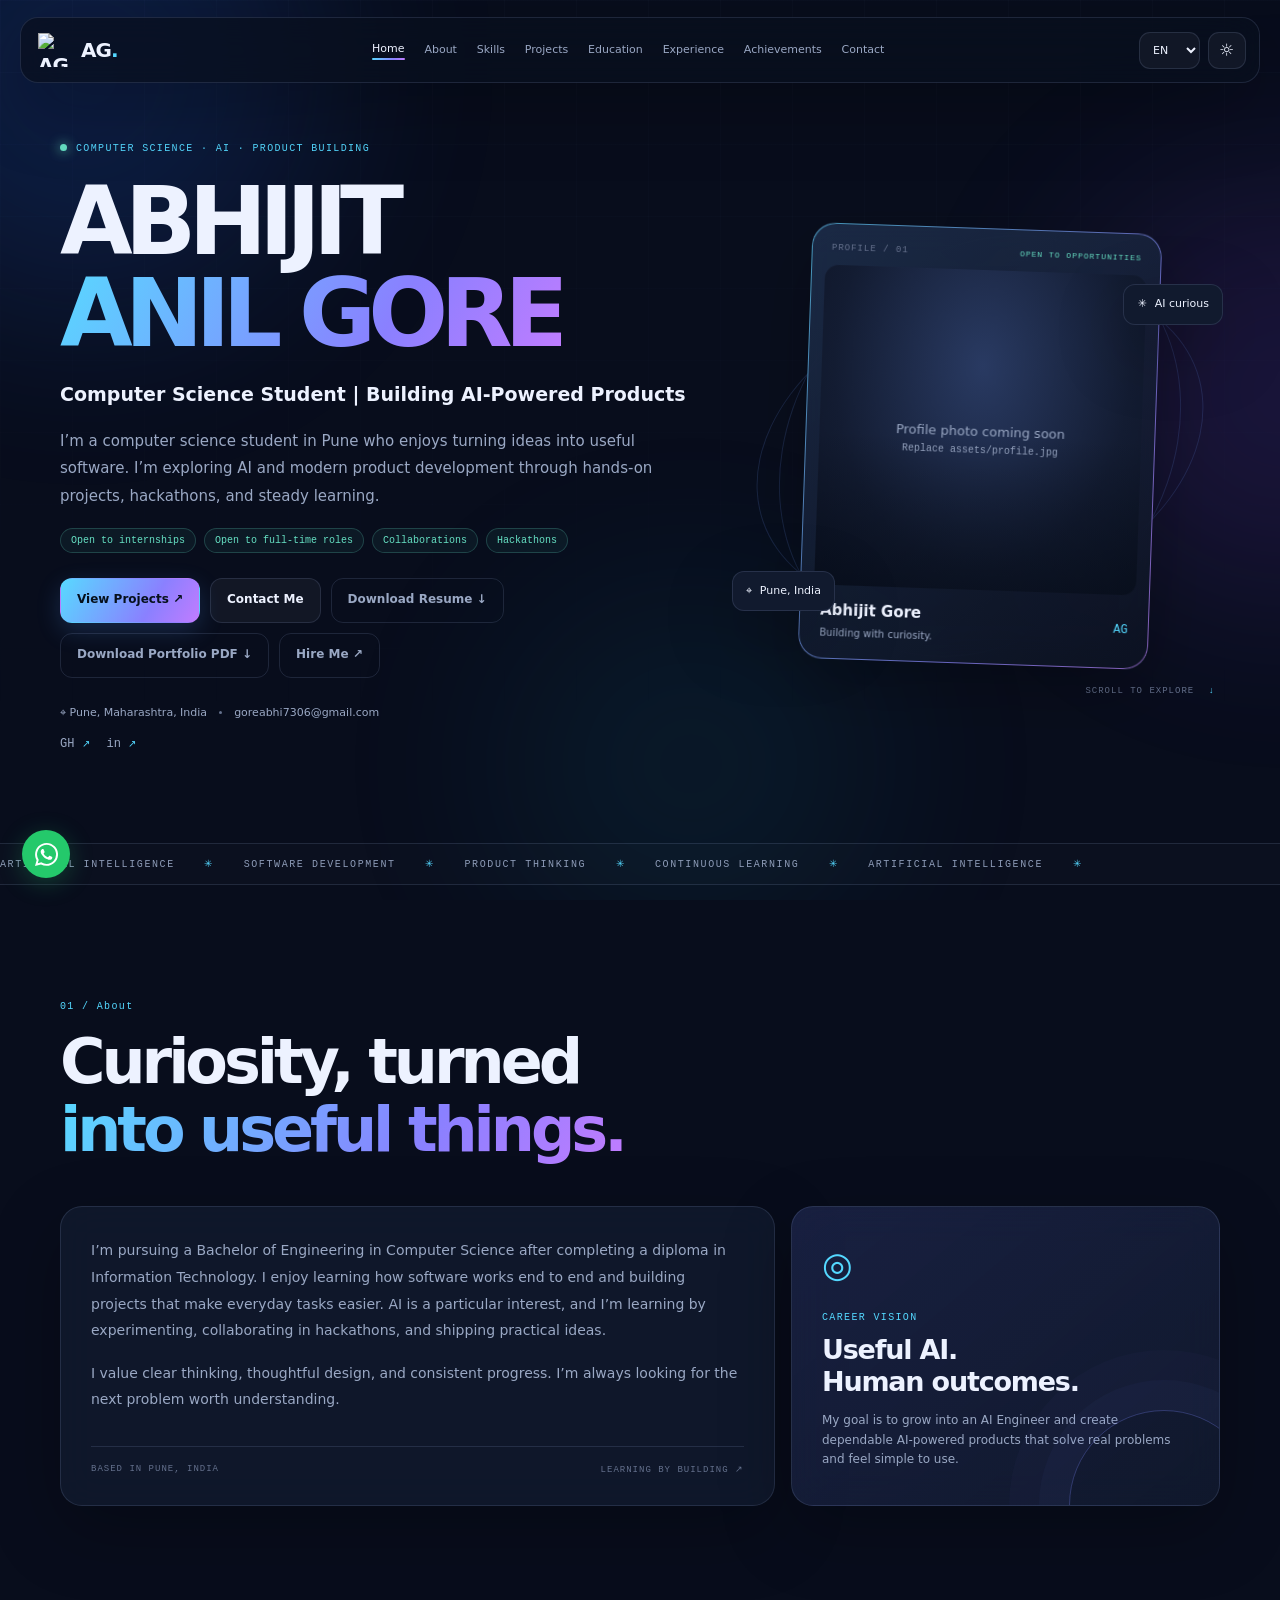
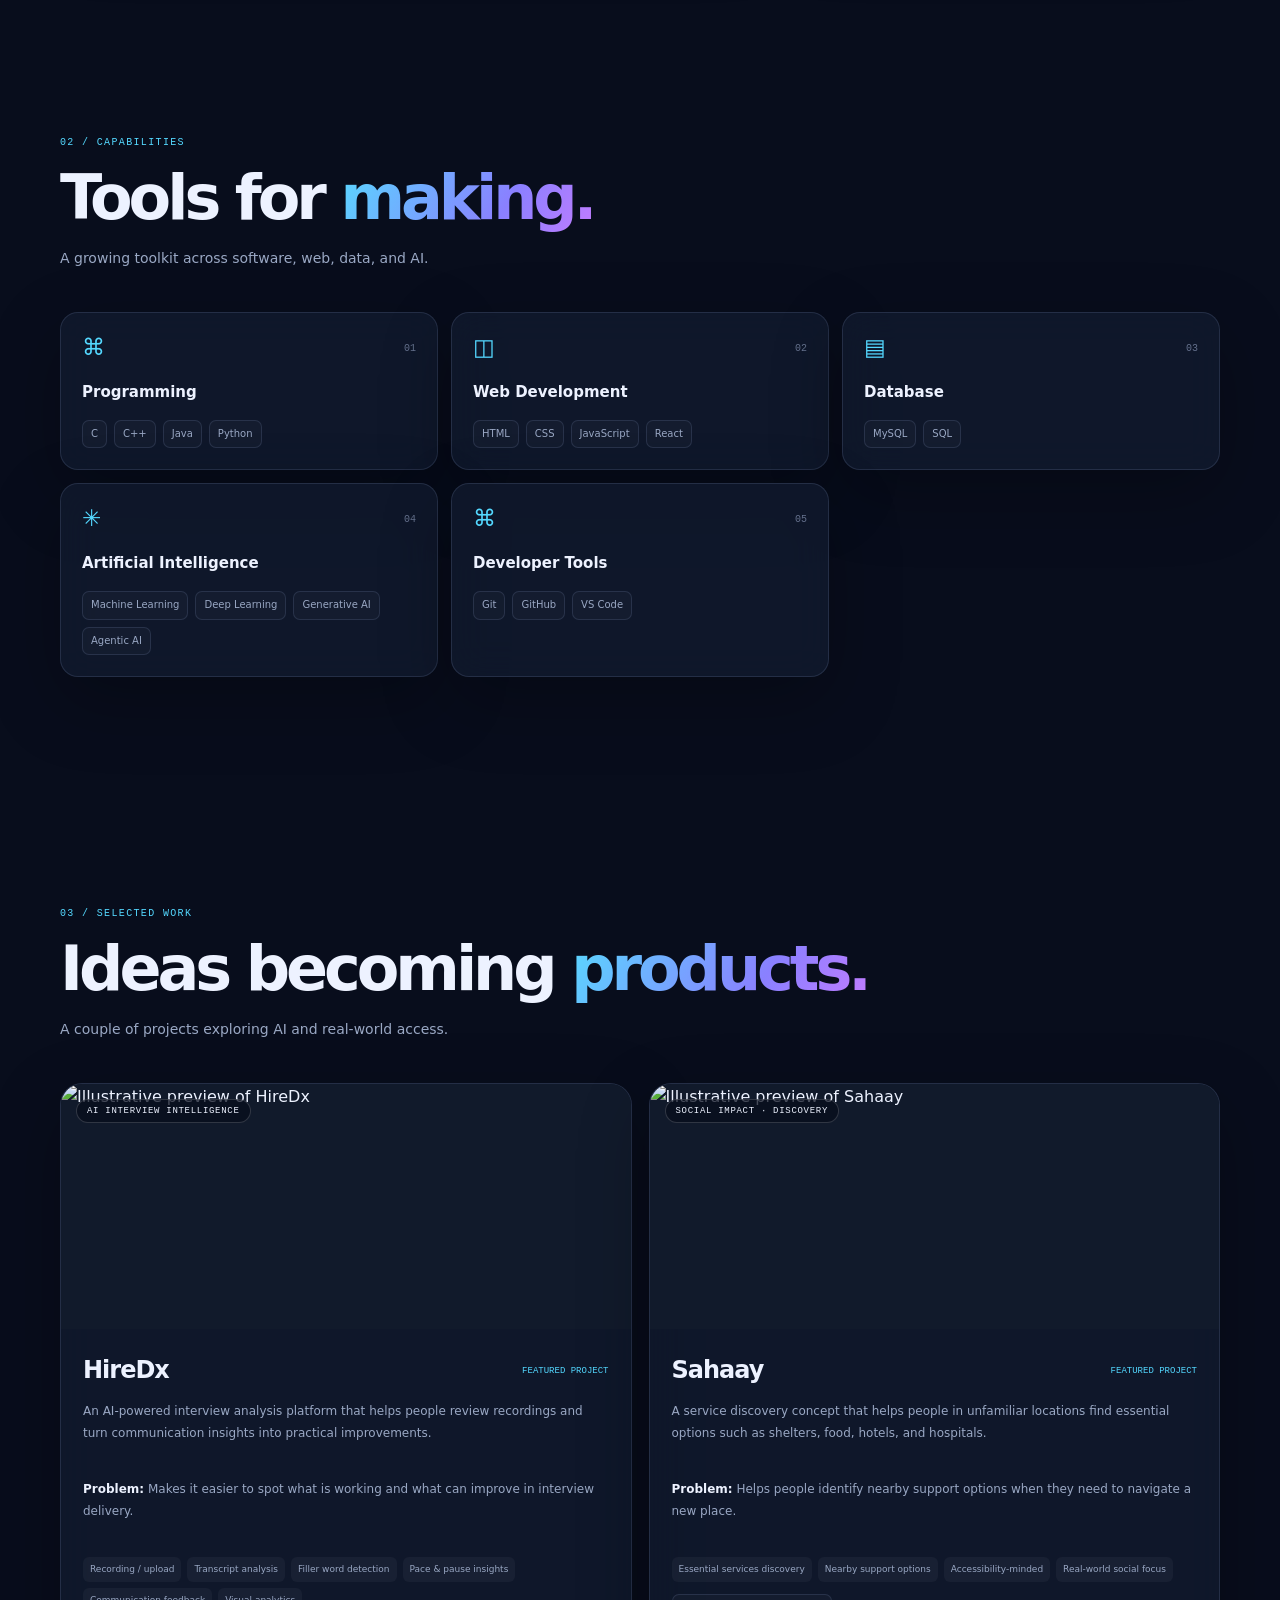
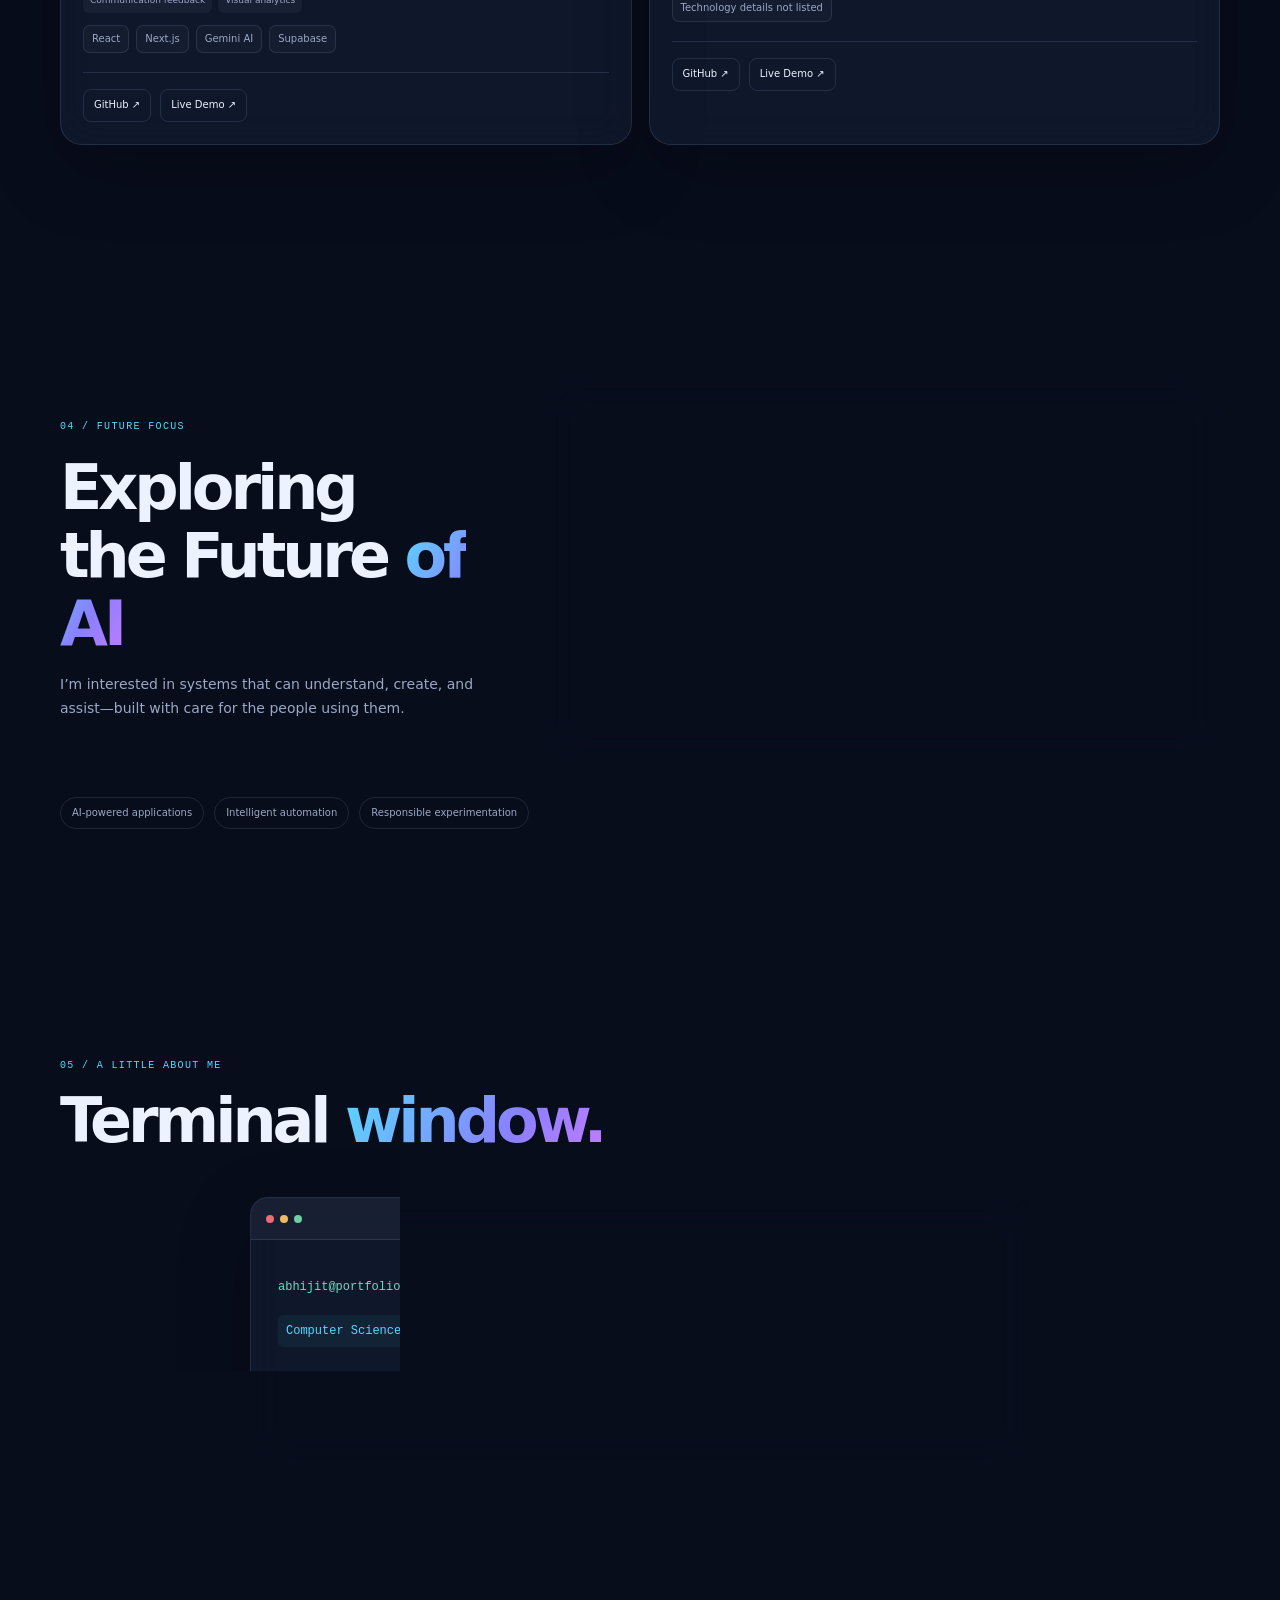
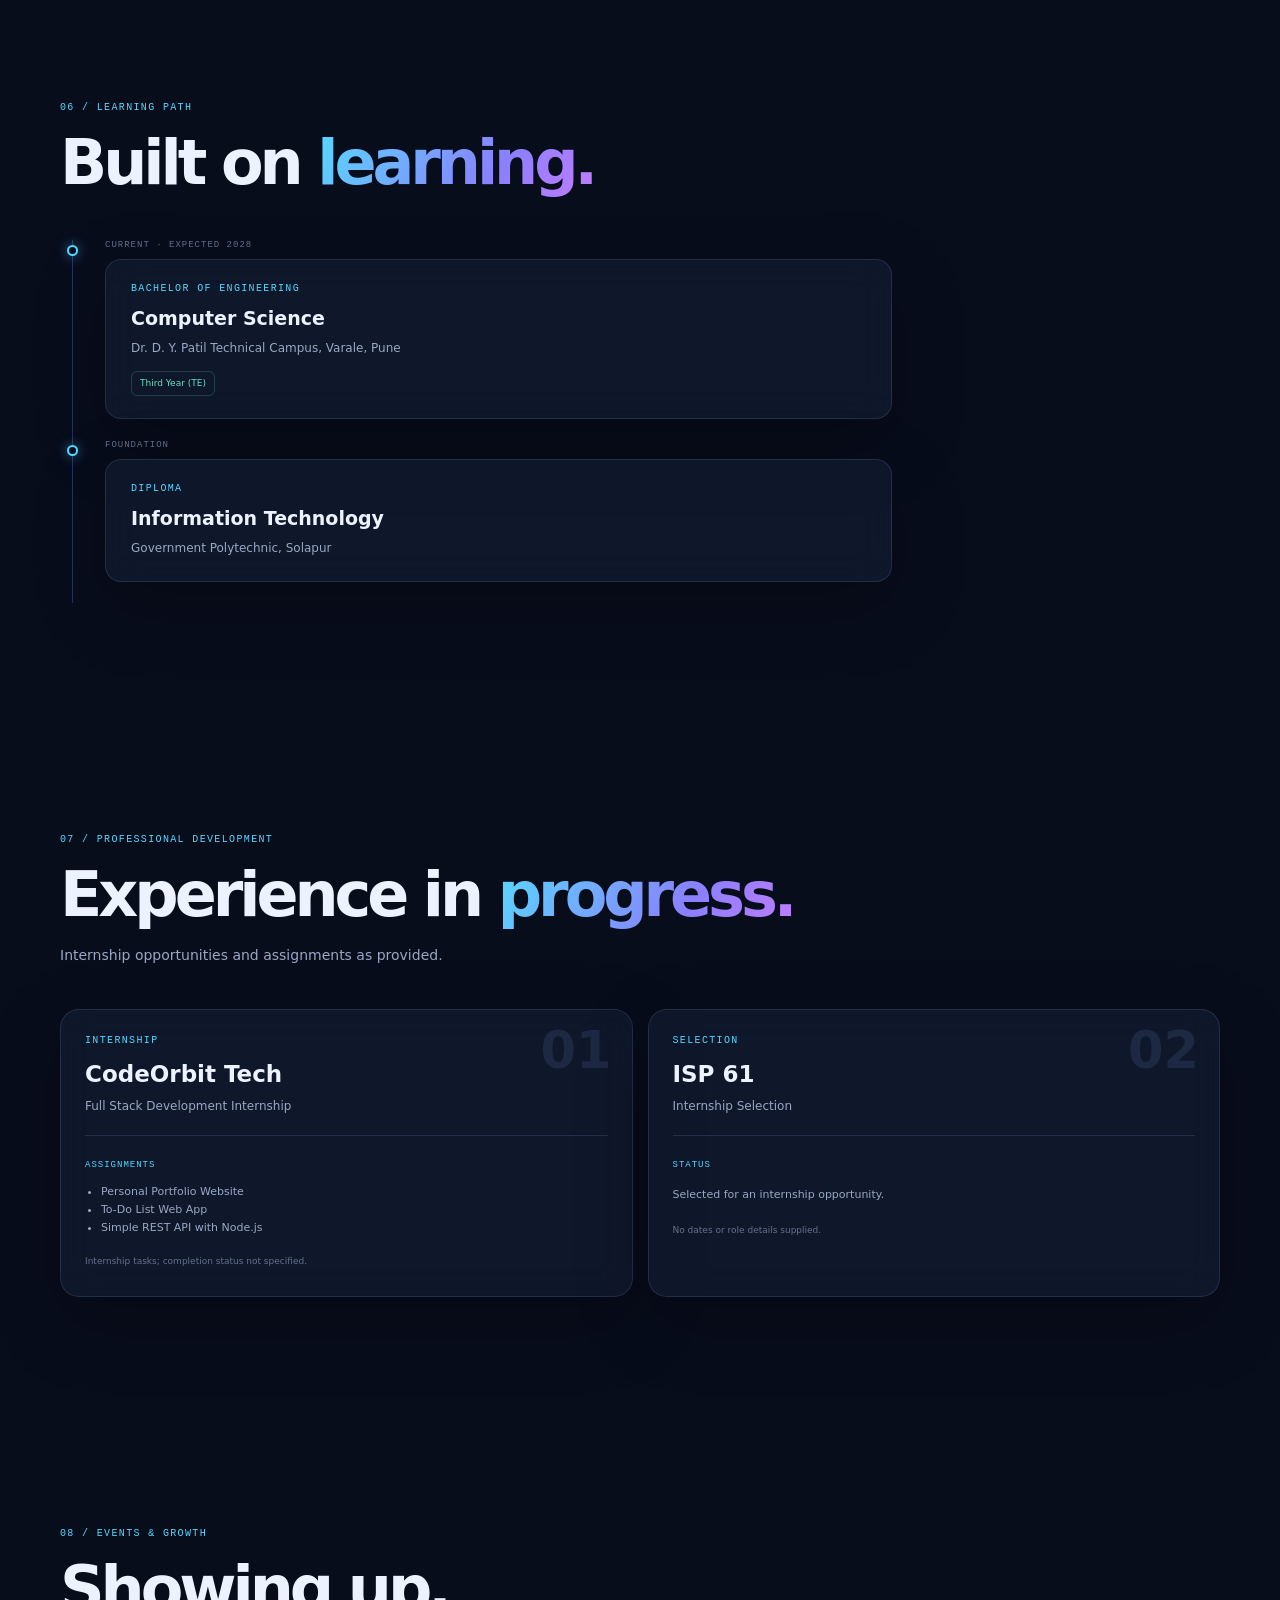
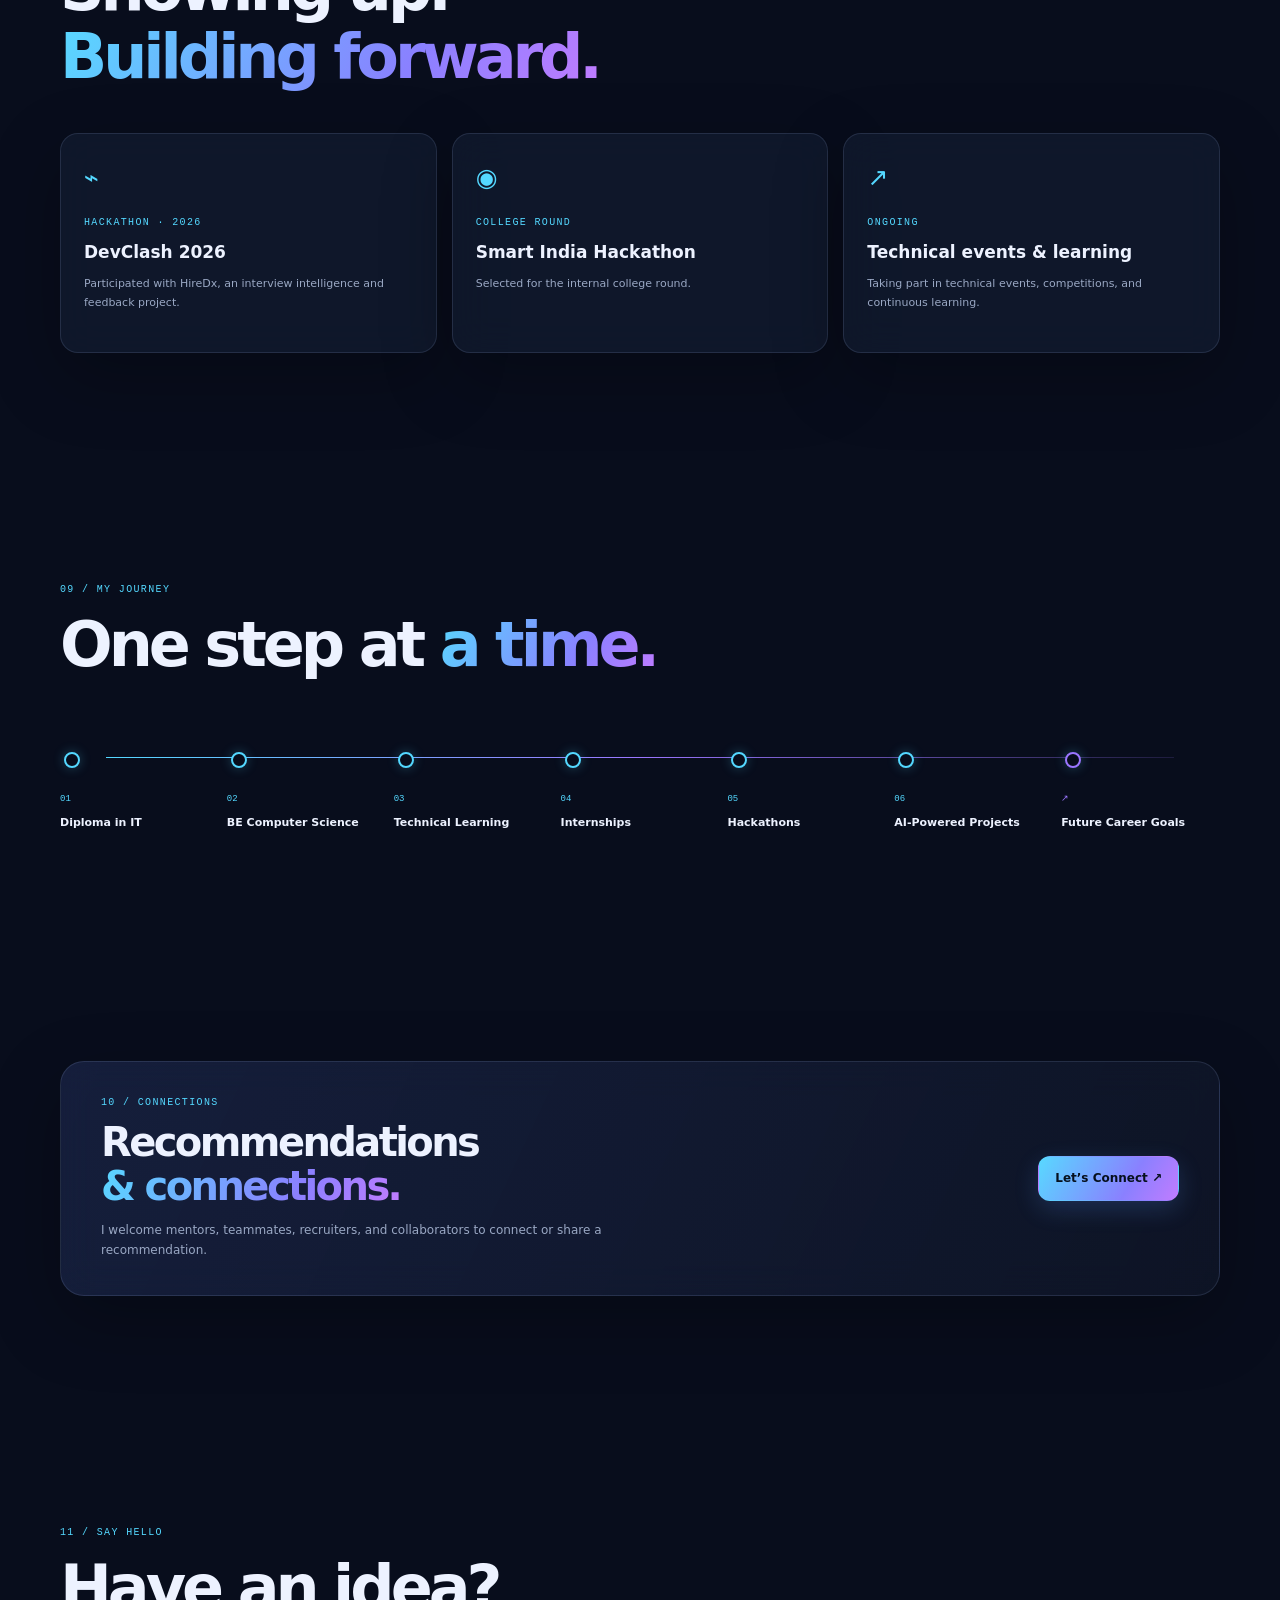
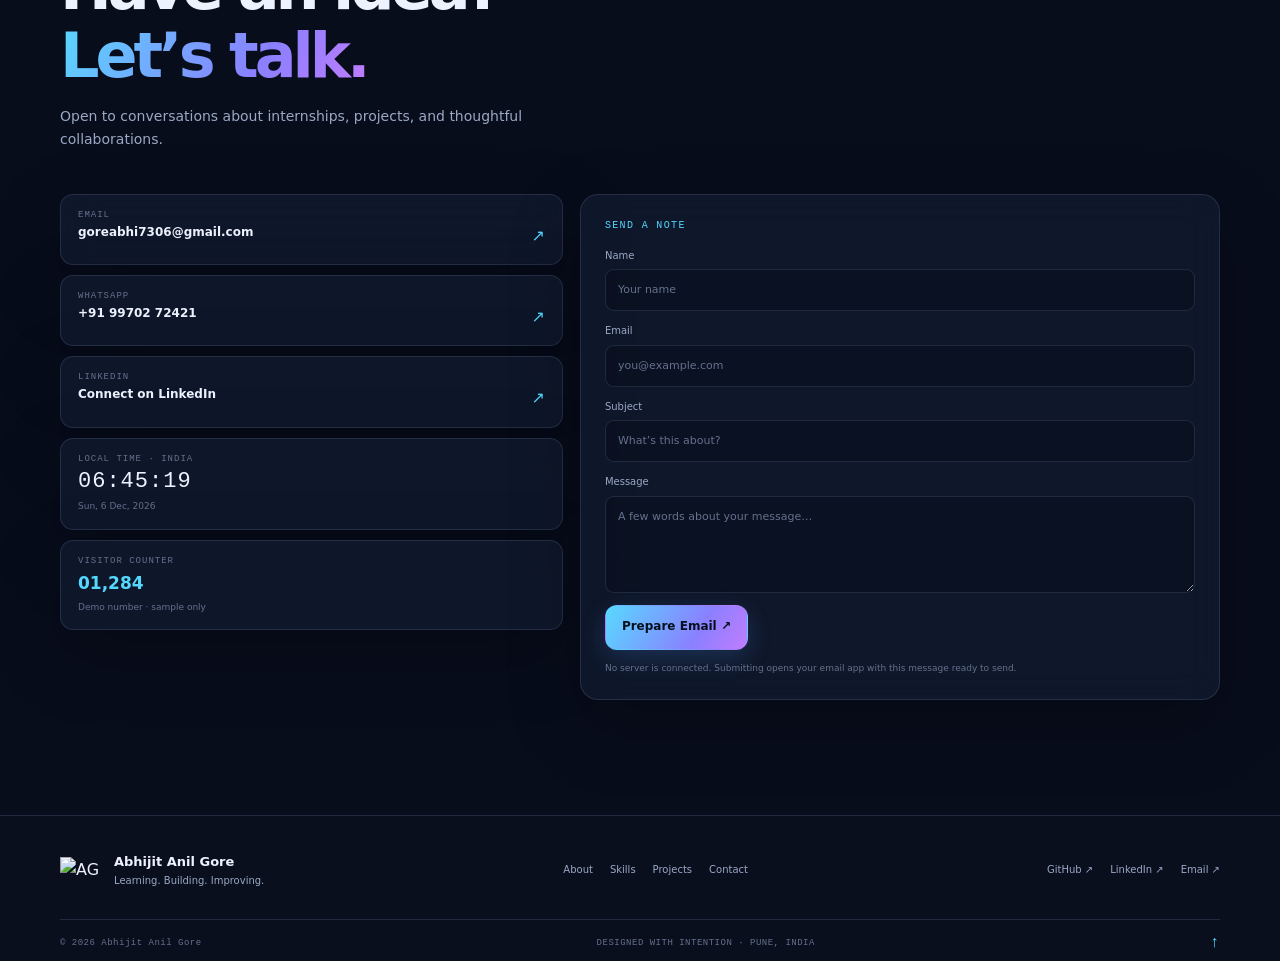
==== index.html @ 526f9686 "Add portfolio website" ====
<!doctype html>
<html lang="en" data-theme="dark">
<head>
  <meta charset="utf-8"><meta name="viewport" content="width=device-width, initial-scale=1">
  <meta name="theme-color" content="#080d1c"><meta name="description" content="Abhijit Anil Gore — Computer Science student building AI-powered products and practical software solutions in Pune, India.">
  <meta property="og:title" content="Abhijit Anil Gore | AI & Software Developer"><meta property="og:description" content="Computer Science student building AI-powered products."><meta property="og:type" content="website"><meta property="og:image" content="assets/hiredx-preview.svg">
  <title>Abhijit Anil Gore | AI & Software Developer</title><link rel="icon" href="favicon.svg" type="image/svg+xml"><link rel="stylesheet" href="style.css">
  <script type="application/ld+json">{"@context":"https://schema.org","@type":"Person","name":"Abhijit Anil Gore","jobTitle":"Computer Science Student","email":"goreabhi7306@gmail.com","address":{"@type":"PostalAddress","addressLocality":"Pune","addressRegion":"Maharashtra","addressCountry":"IN"},"sameAs":["https://github.com/Abhijit7306","https://www.linkedin.com/in/abhijit-gore-b91378326/"]}</script>
</head>
<body>
  <a class="skip-link" href="#main">Skip to content</a><div class="ambient" aria-hidden="true"><span></span><span></span><span></span><div class="gridwash"></div></div><div class="cursor-glow" aria-hidden="true"></div>
  <div class="preloader" id="preloader" aria-label="Loading portfolio"><img src="assets/logo.svg" alt="AG"><div class="load-track"><i></i></div><button type="button" id="skip-loader">Skip intro</button></div>
  <header class="site-header"><nav class="nav glass" aria-label="Main navigation"><a class="brand" href="#home" aria-label="Abhijit Gore home"><img src="assets/logo.svg" alt="AG logo"><span>AG<span class="brand-dot">.</span></span></a><button class="menu-toggle" id="menu-toggle" aria-expanded="false" aria-controls="nav-links" aria-label="Open navigation"><span></span><span></span><span></span></button><div class="nav-links" id="nav-links"><a href="#home" data-i18n="navHome">Home</a><a href="#about" data-i18n="navAbout">About</a><a href="#skills" data-i18n="navSkills">Skills</a><a href="#projects" data-i18n="navProjects">Projects</a><a href="#education" data-i18n="navEducation">Education</a><a href="#experience" data-i18n="navExperience">Experience</a><a href="#achievements" data-i18n="navAchievements">Achievements</a><a href="#contact" data-i18n="navContact">Contact</a></div><div class="nav-tools"><select id="language" aria-label="Choose language"><option value="en">EN</option><option value="mr">मराठी</option><option value="hi">हिन्दी</option></select><button class="theme-toggle" id="theme-toggle" aria-label="Switch to light theme" title="Toggle theme"><span class="theme-icon">☼</span></button></div></nav></header>
  <main id="main">
    <section class="hero section-wrap" id="home"><div class="hero-copy"><p class="eyebrow"><span class="status-dot"></span><span data-i18n="heroEyebrow">COMPUTER SCIENCE · AI · PRODUCT BUILDING</span></p><h1>ABHIJIT<br><span>ANIL GORE</span></h1><p class="hero-title" data-i18n="heroTitle">Computer Science Student <b>|</b> Building AI-Powered Products</p><p class="hero-intro" data-i18n="heroIntro">I’m a computer science student in Pune who enjoys turning ideas into useful software. I’m exploring AI and modern product development through hands-on projects, hackathons, and steady learning.</p><div class="availability"><span>Open to internships</span><span>Open to full-time roles</span><span>Collaborations</span><span>Hackathons</span></div><div class="hero-actions"><a class="button primary" href="#projects" data-i18n="viewProjects">View Projects <span>↗</span></a><a class="button secondary" href="#contact" data-i18n="contactMe">Contact Me</a><button class="button ghost" type="button" data-document="resume" data-i18n="downloadResume">Download Resume ↓</button><button class="button ghost" type="button" data-document="portfolio">Download Portfolio PDF ↓</button><button class="button ghost" type="button" id="hire-button" data-i18n="hireMe">Hire Me ↗</button></div><div class="hero-meta"><span>⌖ Pune, Maharashtra, India</span><span class="meta-divider"></span><a href="mailto:goreabhi7306@gmail.com">goreabhi7306@gmail.com</a></div><div class="social-row"><a href="https://github.com/Abhijit7306" target="_blank" rel="noopener" aria-label="GitHub profile">GH <span>↗</span></a><a href="https://www.linkedin.com/in/abhijit-gore-b91378326/" target="_blank" rel="noopener" aria-label="LinkedIn profile">in <span>↗</span></a></div></div><div class="hero-visual"><div class="orbit orbit-one"></div><div class="orbit orbit-two"></div><div class="profile-card glass"><div class="card-topline"><span>PROFILE / 01</span><span class="live-indicator">OPEN TO OPPORTUNITIES</span></div><div class="photo-frame"><img data-profile alt="Profile photo of Abhijit Anil Gore" hidden><div class="photo-placeholder"><img src="assets/logo.svg" alt=""><p>Profile photo coming soon</p><small>Replace <code>assets/profile.jpg</code></small></div><div class="photo-overlay"></div></div><div class="profile-caption"><div><h2>Abhijit Gore</h2><p>Building with curiosity.</p></div><span class="corner-mark">AG</span></div></div><div class="floating-chip chip-ai">✳ <span>AI curious</span></div><div class="floating-chip chip-location">⌖ <span>Pune, India</span></div><div class="hero-scroll">SCROLL TO EXPLORE <span>↓</span></div></div></section>
    <section class="ticker" aria-label="Areas of interest"><div>ARTIFICIAL INTELLIGENCE <i>✳</i> SOFTWARE DEVELOPMENT <i>✳</i> PRODUCT THINKING <i>✳</i> CONTINUOUS LEARNING <i>✳</i> ARTIFICIAL INTELLIGENCE <i>✳</i></div></section>
    <section class="section-wrap section" id="about"><div class="section-heading reveal"><p class="eyebrow">01 / <span data-i18n="navAbout">ABOUT</span></p><h2 data-i18n="aboutHeading">Curiosity, turned<br><em>into useful things.</em></h2></div><div class="about-grid"><article class="about-text glass reveal"><p data-i18n="aboutBody">I’m pursuing a Bachelor of Engineering in Computer Science after completing a diploma in Information Technology. I enjoy learning how software works end to end and building projects that make everyday tasks easier. AI is a particular interest, and I’m learning by experimenting, collaborating in hackathons, and shipping practical ideas.</p><p>I value clear thinking, thoughtful design, and consistent progress. I’m always looking for the next problem worth understanding.</p><div class="about-foot"><span>BASED IN PUNE, INDIA</span><span>LEARNING BY BUILDING ↗</span></div></article><article class="vision-card glass reveal"><div class="vision-symbol">◎</div><p class="eyebrow">CAREER VISION</p><h3>Useful AI.<br>Human outcomes.</h3><p>My goal is to grow into an AI Engineer and create dependable AI-powered products that solve real problems and feel simple to use.</p><span class="vision-line"></span></article></div></section>
    <section class="section-wrap section" id="skills"><div class="section-heading reveal"><p class="eyebrow">02 / CAPABILITIES</p><h2 data-i18n="skillsHeading">Tools for <em>making.</em></h2><p class="section-lead">A growing toolkit across software, web, data, and AI.</p></div><div class="skills-grid">
      <article class="skill-card glass reveal"><div class="skill-head"><span class="skill-icon">⌘</span><span>01</span></div><h3>Programming</h3><div class="badges"><span>C</span><span>C++</span><span>Java</span><span>Python</span></div></article>
      <article class="skill-card glass reveal"><div class="skill-head"><span class="skill-icon">◫</span><span>02</span></div><h3>Web Development</h3><div class="badges"><span>HTML</span><span>CSS</span><span>JavaScript</span><span>React</span></div></article>
      <article class="skill-card glass reveal"><div class="skill-head"><span class="skill-icon">▤</span><span>03</span></div><h3>Database</h3><div class="badges"><span>MySQL</span><span>SQL</span></div></article>
      <article class="skill-card glass reveal"><div class="skill-head"><span class="skill-icon">✳</span><span>04</span></div><h3>Artificial Intelligence</h3><div class="badges"><span>Machine Learning</span><span>Deep Learning</span><span>Generative AI</span><span>Agentic AI</span></div></article>
      <article class="skill-card glass reveal"><div class="skill-head"><span class="skill-icon">⌘</span><span>05</span></div><h3>Developer Tools</h3><div class="badges"><span>Git</span><span>GitHub</span><span>VS Code</span></div></article>
    </div></section>
    <section class="section-wrap section" id="projects"><div class="section-heading reveal"><p class="eyebrow">03 / SELECTED WORK</p><h2 data-i18n="projectsHeading">Ideas becoming <em>products.</em></h2><p class="section-lead">A couple of projects exploring AI and real-world access.</p></div><div class="projects-grid" id="project-list"></div></section>
    <section class="section-wrap section ai-section" id="ai"><div class="ai-copy reveal"><p class="eyebrow">04 / FUTURE FOCUS</p><h2>Exploring<br>the Future <em>of AI</em></h2><p class="section-lead">I’m interested in systems that can understand, create, and assist—built with care for the people using them.</p></div><div class="ai-visual glass reveal"><div class="ai-core"><span>AI</span><i></i><i></i><i></i></div><div class="ai-node node-a">Generative AI</div><div class="ai-node node-b">Machine Learning</div><div class="ai-node node-c">Agentic AI</div><div class="ai-node node-d">Deep Learning</div><div class="ai-node node-e">Intelligent automation</div></div><div class="ai-tags"><span>AI-powered applications</span><span>Intelligent automation</span><span>Responsible experimentation</span></div></section>
    <section class="section-wrap section" id="terminal"><div class="section-heading reveal"><p class="eyebrow">05 / A LITTLE ABOUT ME</p><h2>Terminal <em>window.</em></h2></div><div class="terminal glass reveal"><div class="terminal-bar"><span></span><span></span><span></span><p>abhijit@portfolio: ~</p></div><div class="terminal-body" aria-live="polite"><p><b>abhijit@portfolio:~$</b> <span id="terminal-command"></span><i class="caret"></i></p><div id="terminal-output"></div><p class="terminal-next"><b>abhijit@portfolio:~$</b> <span>_</span></p></div></div></section>
    <section class="section-wrap section" id="education"><div class="section-heading reveal"><p class="eyebrow">06 / LEARNING PATH</p><h2 data-i18n="educationHeading">Built on <em>learning.</em></h2></div><div class="timeline education-timeline"><article class="timeline-item reveal"><span class="timeline-dot"></span><div class="timeline-date">CURRENT · EXPECTED 2028</div><div class="timeline-content glass"><p class="eyebrow">BACHELOR OF ENGINEERING</p><h3>Computer Science</h3><p>Dr. D. Y. Patil Technical Campus, Varale, Pune</p><span class="timeline-tag">Third Year (TE)</span></div></article><article class="timeline-item reveal"><span class="timeline-dot"></span><div class="timeline-date">FOUNDATION</div><div class="timeline-content glass"><p class="eyebrow">DIPLOMA</p><h3>Information Technology</h3><p>Government Polytechnic, Solapur</p></div></article></div></section>
    <section class="section-wrap section" id="experience"><div class="section-heading reveal"><p class="eyebrow">07 / PROFESSIONAL DEVELOPMENT</p><h2 data-i18n="experienceHeading">Experience in <em>progress.</em></h2><p class="section-lead">Internship opportunities and assignments as provided.</p></div><div class="experience-grid"><article class="experience-card glass reveal"><div class="experience-index">01</div><p class="eyebrow">INTERNSHIP</p><h3>CodeOrbit Tech</h3><p>Full Stack Development Internship</p><div class="assignment"><span>ASSIGNMENTS</span><ul><li>Personal Portfolio Website</li><li>To-Do List Web App</li><li>Simple REST API with Node.js</li></ul><small>Internship tasks; completion status not specified.</small></div></article><article class="experience-card glass reveal"><div class="experience-index">02</div><p class="eyebrow">SELECTION</p><h3>ISP 61</h3><p>Internship Selection</p><div class="assignment"><span>STATUS</span><p>Selected for an internship opportunity.</p><small>No dates or role details supplied.</small></div></article></div></section>
    <section class="section-wrap section" id="achievements"><div class="section-heading reveal"><p class="eyebrow">08 / EVENTS & GROWTH</p><h2 data-i18n="achievementsHeading">Showing up.<br><em>Building forward.</em></h2></div><div class="achievement-grid"><article class="achievement-card glass reveal"><span class="achievement-icon">⌁</span><p class="eyebrow">HACKATHON · 2026</p><h3>DevClash 2026</h3><p>Participated with HireDx, an interview intelligence and feedback project.</p></article><article class="achievement-card glass reveal"><span class="achievement-icon">◉</span><p class="eyebrow">COLLEGE ROUND</p><h3>Smart India Hackathon</h3><p>Selected for the internal college round.</p></article><article class="achievement-card glass reveal"><span class="achievement-icon">↗</span><p class="eyebrow">ONGOING</p><h3>Technical events & learning</h3><p>Taking part in technical events, competitions, and continuous learning.</p></article></div></section>
    <section class="section-wrap section" id="journey"><div class="section-heading reveal"><p class="eyebrow">09 / MY JOURNEY</p><h2>One step at <em>a time.</em></h2></div><div class="journey-line"> <div class="journey-step reveal"><span>01</span><b>Diploma in IT</b></div><div class="journey-step reveal"><span>02</span><b>BE Computer Science</b></div><div class="journey-step reveal"><span>03</span><b>Technical Learning</b></div><div class="journey-step reveal"><span>04</span><b>Internships</b></div><div class="journey-step reveal"><span>05</span><b>Hackathons</b></div><div class="journey-step reveal"><span>06</span><b>AI-Powered Projects</b></div><div class="journey-step future reveal"><span>↗</span><b>Future Career Goals</b></div></div></section>
    <section class="section-wrap section recommendation"><div class="recommend-card glass reveal"><div><p class="eyebrow">10 / CONNECTIONS</p><h2 data-i18n="recommendHeading">Recommendations<br><em>& connections.</em></h2><p>I welcome mentors, teammates, recruiters, and collaborators to connect or share a recommendation.</p></div><a class="button primary" href="mailto:goreabhi7306@gmail.com?subject=Let%E2%80%99s%20connect" data-i18n="connect">Let’s Connect ↗</a></div></section>
    <section class="section-wrap section contact-section" id="contact"><div class="section-heading reveal"><p class="eyebrow">11 / SAY HELLO</p><h2 data-i18n="contactHeading">Have an idea?<br><em>Let’s talk.</em></h2><p class="section-lead">Open to conversations about internships, projects, and thoughtful collaborations.</p></div><div class="contact-grid"><div class="contact-details reveal"><a href="mailto:goreabhi7306@gmail.com" class="contact-link glass"><span>EMAIL</span><b>goreabhi7306@gmail.com</b><i>↗</i></a><a href="https://wa.me/919970272421?text=Hello%20Abhijit%2C%20I%27d%20like%20to%20connect%20with%20you%20about%20an%20opportunity." class="contact-link glass" target="_blank" rel="noopener"><span>WHATSAPP</span><b>+91 99702 72421</b><i>↗</i></a><a href="https://www.linkedin.com/in/abhijit-gore-b91378326/" class="contact-link glass" target="_blank" rel="noopener"><span>LINKEDIN</span><b>Connect on LinkedIn</b><i>↗</i></a><div class="clock-card glass"><span>LOCAL TIME · INDIA</span><b id="clock-time">--:--:--</b><small id="clock-date">Loading date…</small></div><div class="counter-card glass"><span>VISITOR COUNTER</span><b id="demo-counter">01,284</b><small>Demo number · sample only</small></div></div><form id="contact-form" class="contact-form glass reveal" novalidate><p class="eyebrow">SEND A NOTE</p><label>Name<input name="name" autocomplete="name" required placeholder="Your name"><small class="field-error"></small></label><label>Email<input name="email" type="email" autocomplete="email" required placeholder="you@example.com"><small class="field-error"></small></label><label>Subject<input name="subject" required placeholder="What’s this about?"><small class="field-error"></small></label><label>Message<textarea name="message" rows="4" required minlength="10" placeholder="A few words about your message…"></textarea><small class="field-error"></small></label><button class="button primary" type="submit" data-i18n="sendMessage">Prepare Email ↗</button><p class="form-note" id="form-feedback" aria-live="polite">No server is connected. Submitting opens your email app with this message ready to send.</p></form></div></section>
    <section class="demo-counter-mobile" aria-label="Demo visitor counter"><span>Demo visitor count · sample only</span><b>01,284</b></section>
  </main>
  <footer class="footer"><div class="footer-main section-wrap"><a class="footer-brand" href="#home"><img src="assets/logo.svg" alt="AG"><div><b>Abhijit Anil Gore</b><span>Learning. Building. Improving.</span></div></a><div class="footer-nav"><a href="#about">About</a><a href="#skills">Skills</a><a href="#projects">Projects</a><a href="#contact">Contact</a></div><div class="footer-social"><a href="https://github.com/Abhijit7306" target="_blank" rel="noopener">GitHub ↗</a><a href="https://www.linkedin.com/in/abhijit-gore-b91378326/" target="_blank" rel="noopener">LinkedIn ↗</a><a href="mailto:goreabhi7306@gmail.com">Email ↗</a></div></div><div class="footer-bottom section-wrap"><span>© <span id="year"></span> Abhijit Anil Gore</span><span>DESIGNED WITH INTENTION · PUNE, INDIA</span><a href="#home" class="back-top" aria-label="Back to top">↑</a></div></footer>
  <a class="whatsapp-float" href="https://wa.me/919970272421?text=Hello%20Abhijit%2C%20I%27d%20like%20to%20connect%20with%20you%20about%20an%20opportunity." target="_blank" rel="noopener" aria-label="Chat with Abhijit on WhatsApp"><svg viewBox="0 0 24 24" aria-hidden="true"><path d="M20.5 3.5A11.9 11.9 0 0 0 12.05 0C5.45 0 .08 5.36.08 11.97c0 2.1.55 4.15 1.6 5.95L0 24l6.25-1.64a11.95 11.95 0 0 0 5.8 1.48h.01c6.6 0 11.97-5.36 11.97-11.97 0-3.2-1.24-6.2-3.53-8.37Zm-8.45 18.3a9.9 9.9 0 0 1-5.05-1.38l-.36-.21-3.71.97.99-3.62-.24-.37a9.9 9.9 0 1 1 8.37 4.61Zm5.43-7.42c-.3-.15-1.76-.87-2.03-.97-.27-.1-.47-.15-.67.15-.2.3-.77.97-.94 1.17-.17.2-.35.22-.65.07-.3-.15-1.27-.47-2.42-1.5-.9-.8-1.5-1.78-1.68-2.08-.17-.3-.02-.46.13-.61.13-.13.3-.35.45-.52.15-.17.2-.3.3-.5.1-.2.05-.37-.03-.52-.08-.15-.67-1.62-.92-2.22-.24-.58-.49-.5-.67-.51l-.57-.01c-.2 0-.52.07-.79.37s-1.04 1.02-1.04 2.49 1.07 2.89 1.22 3.09c.15.2 2.1 3.2 5.08 4.49.71.31 1.27.5 1.7.64.71.23 1.36.2 1.87.12.57-.08 1.76-.72 2.01-1.42.25-.7.25-1.29.17-1.42-.07-.12-.27-.2-.57-.35Z"/></svg></a>
  <button class="back-top-fab" id="back-top" aria-label="Back to top">↑</button><div class="toast" id="toast" role="status" aria-live="polite"></div><script src="script.js"></script>
</body></html>
---- style.css ----
:root{--bg:#080d1c;--bg2:#0d1325;--panel:rgba(18,27,48,.74);--panel-solid:#111a2e;--text:#edf2ff;--muted:#9aa8c4;--faint:#65718d;--line:rgba(172,193,240,.14);--blue:#54d8ff;--purple:#9b76ff;--mint:#66e0c3;--accent:linear-gradient(120deg,#58d9ff,#8a80ff 65%,#c17cff);--shadow:0 24px 70px rgba(0,0,0,.25);--radius:22px;--max:1160px;color-scheme:dark}*{box-sizing:border-box}html{scroll-behavior:smooth;scroll-padding-top:105px}body{margin:0;background:var(--bg);color:var(--text);font-family:Manrope,system-ui,sans-serif;line-height:1.65;overflow-x:hidden;transition:background .35s,color .35s}body.menu-open{overflow:hidden}body::selection{background:#755cff;color:#fff}a{color:inherit;text-decoration:none}button,input,textarea,select{font:inherit}.section-wrap{width:min(var(--max),calc(100% - 48px));margin-inline:auto}.section{padding-block:115px}.glass{background:var(--panel);border:1px solid var(--line);box-shadow:var(--shadow);backdrop-filter:blur(18px);-webkit-backdrop-filter:blur(18px)}.ambient{position:fixed;inset:0;z-index:-2;pointer-events:none;overflow:hidden}.ambient span{position:absolute;width:37vw;height:37vw;border-radius:50%;filter:blur(100px);opacity:.17;background:#276df9;top:-18%;left:-12%}.ambient span:nth-child(2){background:#8444e7;left:auto;right:-17%;top:20%;width:33vw;height:33vw;opacity:.15}.ambient span:nth-child(3){background:#1c9cbb;left:39%;top:65%;width:30vw;height:28vw;opacity:.09}.gridwash{position:absolute;inset:0;background-image:linear-gradient(rgba(153,177,221,.025) 1px,transparent 1px),linear-gradient(90deg,rgba(153,177,221,.025) 1px,transparent 1px);background-size:72px 72px;mask-image:linear-gradient(to bottom,black,transparent 85%)}.cursor-glow{position:fixed;width:220px;height:220px;border-radius:50%;background:radial-gradient(circle,rgba(85,155,255,.09),transparent 68%);transform:translate(-50%,-50%);pointer-events:none;z-index:0;opacity:0;transition:opacity .3s}.skip-link{position:fixed;top:-50px;left:16px;z-index:99;background:var(--panel-solid);padding:10px 16px}.skip-link:focus{top:12px}.site-header{position:fixed;top:17px;left:0;right:0;z-index:20;padding-inline:20px}.nav{width:min(1240px,100%);height:66px;margin:auto;border-radius:18px;padding:9px 13px 9px 17px;display:flex;align-items:center;gap:24px;background:rgba(9,15,30,.75)}.brand{display:flex;align-items:center;gap:9px;font-size:20px;font-weight:800;letter-spacing:-1px}.brand img{width:34px;height:34px}.brand-dot{color:var(--blue)}.nav-links{display:flex;align-items:center;gap:clamp(12px,1.55vw,23px);margin:auto}.nav-links a{font-size:11px;color:var(--muted);transition:color .2s;white-space:nowrap}.nav-links a:hover,.nav-links a.active{color:var(--text)}.nav-links a.active::after{content:"";display:block;height:2px;background:var(--accent);border-radius:2px}.nav-tools{display:flex;gap:8px;align-items:center}.nav-tools select,.theme-toggle{background:rgba(255,255,255,.045);border:1px solid var(--line);color:var(--text);height:37px;border-radius:11px;padding:0 9px}.nav-tools select{font-size:11px}.theme-toggle{width:38px;cursor:pointer;font-size:17px}.menu-toggle{display:none}.hero{min-height:760px;display:grid;grid-template-columns:1.15fr .85fr;align-items:center;gap:30px;padding-top:142px;padding-bottom:92px}.eyebrow{color:var(--blue);font:500 10px/1.4 'DM Mono',monospace;letter-spacing:1.35px;margin:0 0 20px}.status-dot,.live-indicator::before{display:inline-block;width:7px;height:7px;border-radius:50%;background:var(--mint);box-shadow:0 0 12px var(--mint);margin-right:9px}.hero h1{font-size:clamp(54px,7.4vw,94px);line-height:.98;letter-spacing:-.085em;margin:0 0 19px;font-weight:800}.hero h1 span{color:transparent;background:var(--accent);background-clip:text;-webkit-background-clip:text}.hero-title{font-weight:700;font-size:clamp(15px,1.6vw,19px);margin:0 0 17px}.hero-title b{color:var(--blue);font-weight:400;margin-inline:5px}.hero-intro{max-width:620px;color:var(--muted);font-size:15px;line-height:1.85;margin:0 0 17px}.availability{display:flex;gap:8px;flex-wrap:wrap;margin-bottom:25px}.availability span{font:10px 'DM Mono',monospace;color:var(--mint);border:1px solid rgba(102,224,195,.22);background:rgba(102,224,195,.055);border-radius:99px;padding:6px 10px}.hero-actions{display:flex;gap:10px;flex-wrap:wrap}.button{display:inline-flex;align-items:center;justify-content:center;gap:11px;min-height:45px;padding:0 16px;border-radius:12px;border:1px solid transparent;font-size:12px;font-weight:700;cursor:pointer;transition:transform .2s,border-color .2s,background .2s}.button:hover{transform:translateY(-3px)}.button.primary{color:#06101d;background:var(--accent);box-shadow:0 8px 24px rgba(87,153,255,.2)}.button.secondary{border-color:var(--line);background:rgba(255,255,255,.045)}.button.ghost{border-color:var(--line);color:var(--muted);background:transparent}.hero-meta{display:flex;gap:12px;align-items:center;color:var(--muted);font-size:11px;margin-top:26px;flex-wrap:wrap}.hero-meta a:hover{color:var(--blue)}.meta-divider{width:3px;height:3px;border-radius:50%;background:var(--faint)}.social-row{display:flex;gap:17px;margin-top:15px;color:var(--muted);font:12px 'DM Mono',monospace}.social-row a:hover{color:var(--blue)}.social-row span{font-size:10px;color:var(--blue)}.hero-visual{height:510px;position:relative;display:grid;place-items:center}.profile-card{position:relative;z-index:2;width:min(350px,76%);padding:13px;border-radius:23px;transform:rotate(2deg);background:linear-gradient(145deg,rgba(31,48,79,.78),rgba(12,18,33,.8));animation:float 6s ease-in-out infinite}.profile-card::before{content:"";position:absolute;inset:-1px;border-radius:24px;padding:1px;background:var(--accent);mask:linear-gradient(#000 0 0) content-box,linear-gradient(#000 0 0);mask-composite:exclude;opacity:.6;pointer-events:none}.card-topline{display:flex;justify-content:space-between;padding:6px 6px 12px;color:var(--faint);font:9px 'DM Mono',monospace;letter-spacing:1px}.live-indicator{color:var(--mint);font-size:8px}.live-indicator::before{width:5px;height:5px}.photo-frame{height:320px;position:relative;border-radius:14px;overflow:hidden;background:radial-gradient(ellipse at 50% 30%,#293a62,#131c32 65%,#0d1425)}.photo-frame>img{width:100%;height:100%;object-fit:cover;object-position:center 35%}.photo-placeholder{height:100%;display:flex;flex-direction:column;align-items:center;justify-content:center;color:var(--muted);text-align:center}.photo-placeholder img{width:75px;filter:drop-shadow(0 0 20px #608bff);margin-bottom:14px}.photo-placeholder p{font-size:13px;margin:3px}.photo-placeholder small{font:10px 'DM Mono',monospace}.photo-overlay{position:absolute;inset:0;background:linear-gradient(0deg,rgba(6,12,24,.65),transparent 48%);pointer-events:none}.profile-caption{display:flex;justify-content:space-between;align-items:center;padding:13px 7px 4px}.profile-caption h2{font-size:15px;margin:0}.profile-caption p{font-size:10px;color:var(--muted);margin:2px 0 0}.corner-mark{font:12px 'DM Mono',monospace;color:var(--blue)}.orbit{position:absolute;border:1px solid rgba(112,154,255,.16);border-radius:50%;transform:rotate(-19deg)}.orbit-one{width:460px;height:315px}.orbit-two{width:370px;height:450px;transform:rotate(38deg)}.floating-chip{position:absolute;z-index:3;display:flex;gap:8px;align-items:center;padding:10px 13px;border:1px solid var(--line);border-radius:12px;background:var(--panel-solid);box-shadow:var(--shadow);font-size:11px}.floating-chip:first-letter{color:var(--blue)}.chip-ai{top:93px;right:-3px}.chip-location{bottom:90px;left:-8px}.hero-scroll{position:absolute;bottom:5px;right:5px;color:var(--faint);font:9px 'DM Mono',monospace;letter-spacing:1px}.hero-scroll span{color:var(--blue);margin-left:8px}.ticker{overflow:hidden;border-block:1px solid var(--line);padding:14px 0;color:#8d9bb7;background:rgba(255,255,255,.015)}.ticker div{white-space:nowrap;animation:marquee 33s linear infinite;width:max-content;font:10px 'DM Mono',monospace;letter-spacing:1.6px}.ticker i{color:var(--blue);font-style:normal;margin:0 22px}.section-heading{margin-bottom:42px}.section-heading .eyebrow{margin-bottom:14px}.section-heading h2,.ai-copy h2,.recommend-card h2{font-size:clamp(36px,5vw,62px);letter-spacing:-.065em;line-height:1.1;margin:0;font-weight:700}.section-heading h2 em,.ai-copy h2 em,.recommend-card h2 em{font-style:normal;color:transparent;background:var(--accent);background-clip:text;-webkit-background-clip:text}.section-lead{font-size:14px;color:var(--muted);max-width:550px;margin:15px 0 0}.about-grid{display:grid;grid-template-columns:1.25fr .75fr;gap:16px}.about-text,.vision-card{border-radius:var(--radius);padding:30px}.about-text p{color:var(--muted);font-size:14px;line-height:1.9;margin:0 0 16px}.about-foot{margin-top:33px;padding-top:17px;border-top:1px solid var(--line);display:flex;justify-content:space-between;color:var(--faint);font:9px 'DM Mono',monospace;letter-spacing:1px}.vision-card{position:relative;overflow:hidden;min-height:270px;background:linear-gradient(140deg,rgba(50,62,121,.4),rgba(18,27,48,.8))}.vision-symbol{font-size:35px;color:var(--blue);margin-bottom:16px}.vision-card .eyebrow{margin-bottom:9px}.vision-card h3{font-size:27px;line-height:1.2;letter-spacing:-1.2px;margin:0 0 12px}.vision-card>p:last-of-type{font-size:12px;color:var(--muted);margin:0;max-width:350px}.vision-line{position:absolute;right:-40px;bottom:-95px;width:190px;height:190px;border:1px solid rgba(126,136,255,.3);border-radius:50%;box-shadow:0 0 0 30px rgba(126,136,255,.035),0 0 0 60px rgba(126,136,255,.025)}.skills-grid{display:grid;grid-template-columns:repeat(3,1fr);gap:13px}.skill-card{padding:21px;border-radius:18px;transition:transform .25s,border-color .25s}.skill-card:hover,.project-card:hover{transform:translateY(-5px);border-color:rgba(94,200,255,.4)}.skill-head{display:flex;justify-content:space-between;align-items:center;color:var(--faint);font:10px 'DM Mono',monospace}.skill-icon{color:var(--blue);font-size:23px}.skill-card h3{font-size:15px;margin:18px 0 15px}.badges{display:flex;gap:7px;flex-wrap:wrap}.badges span{font-size:10px;color:var(--muted);border:1px solid var(--line);border-radius:7px;padding:5px 8px;background:rgba(255,255,255,.025)}.projects-grid{display:grid;grid-template-columns:1fr 1fr;gap:17px}.project-card{border-radius:22px;overflow:hidden;transition:transform .25s,border-color .25s}.project-art{height:245px;position:relative;overflow:hidden;background:#111a2b}.project-art img{width:100%;height:100%;object-fit:cover;transition:transform .6s}.project-card:hover .project-art img{transform:scale(1.035)}.project-badge{position:absolute;top:15px;left:15px;border:1px solid rgba(255,255,255,.16);border-radius:99px;background:rgba(8,13,28,.73);padding:6px 10px;font:9px 'DM Mono',monospace;letter-spacing:.7px}.project-body{padding:22px}.project-top{display:flex;justify-content:space-between;align-items:center}.project-top h3{font-size:24px;letter-spacing:-1px;margin:0}.project-kind{font:9px 'DM Mono',monospace;color:var(--blue)}.project-body>p{color:var(--muted);font-size:12px;line-height:1.8;min-height:63px;margin:10px 0 15px}.project-detail{color:var(--faint);font-size:11px;margin:0 0 15px}.project-detail b{color:var(--text);font-weight:600}.project-features{display:flex;gap:6px;flex-wrap:wrap;margin:12px 0}.project-features span{font-size:9px;color:var(--muted);background:rgba(255,255,255,.04);border-radius:6px;padding:5px 7px}.project-actions{display:flex;gap:9px;margin-top:19px;padding-top:16px;border-top:1px solid var(--line)}.project-actions a,.project-actions button{font-size:10px;padding:7px 10px;border:1px solid var(--line);border-radius:8px;background:transparent;color:var(--text);cursor:pointer}.project-actions a:hover,.project-actions button:hover{border-color:var(--blue)}.unavailable-note{font-size:10px;color:var(--faint);align-self:center}.ai-section{display:grid;grid-template-columns:.8fr 1.2fr;align-items:center;gap:32px}.ai-visual{min-height:390px;position:relative;border-radius:24px;display:grid;place-items:center;overflow:hidden;background:radial-gradient(circle at center,rgba(71,80,150,.19),rgba(12,18,32,.67) 65%)}.ai-core{width:130px;height:130px;display:grid;place-items:center;border-radius:50%;border:1px solid rgba(99,198,255,.5);box-shadow:0 0 40px rgba(80,126,255,.2),inset 0 0 25px rgba(80,126,255,.1);position:relative}.ai-core::before,.ai-core::after{content:"";position:absolute;inset:-16px;border:1px dashed rgba(115,147,255,.3);border-radius:50%;animation:spin 28s linear infinite}.ai-core::after{inset:-42px;border-style:solid;border-color:rgba(115,147,255,.12);animation-direction:reverse}.ai-core span{font-size:36px;font-weight:800;letter-spacing:-3px;background:var(--accent);color:transparent;background-clip:text}.ai-core i{position:absolute;width:6px;height:6px;border-radius:50%;background:var(--blue);box-shadow:0 0 12px var(--blue)}.ai-core i:nth-of-type(1){top:0;left:20px}.ai-core i:nth-of-type(2){right:-3px;bottom:32px;background:var(--purple)}.ai-core i:nth-of-type(3){left:0;bottom:28px;background:var(--mint)}.ai-node{position:absolute;font-size:10px;padding:8px 11px;border-radius:9px;border:1px solid var(--line);background:var(--panel-solid);color:var(--muted)}.node-a{top:17%;left:16%}.node-b{top:23%;right:12%}.node-c{right:8%;top:53%}.node-d{bottom:18%;right:28%}.node-e{bottom:16%;left:12%}.ai-tags{grid-column:1/-1;display:flex;gap:10px;flex-wrap:wrap}.ai-tags span{font-size:10px;color:var(--muted);border:1px solid var(--line);border-radius:99px;padding:7px 11px}.terminal{max-width:780px;border-radius:18px;overflow:hidden;margin-inline:auto}.terminal-bar{height:42px;background:rgba(255,255,255,.035);display:flex;align-items:center;gap:6px;padding:0 15px;border-bottom:1px solid var(--line)}.terminal-bar>span{height:8px;width:8px;border-radius:50%;background:#ed6a76}.terminal-bar>span:nth-child(2){background:#efbb62}.terminal-bar>span:nth-child(3){background:#6ed0a0}.terminal-bar p{margin:auto;font:9px 'DM Mono',monospace;color:var(--faint);padding-right:43px}.terminal-body{padding:23px 27px;font:12px/2 'DM Mono',monospace;color:var(--muted);min-height:230px}.terminal-body b{color:var(--mint);font-weight:400}.terminal-body #terminal-command{color:var(--text)}.caret{display:inline-block;height:15px;border-left:2px solid var(--blue);vertical-align:middle;animation:blink .9s steps(1) infinite}.terminal-output-item{display:inline-block;margin:4px 13px 10px 0;padding:4px 8px;color:var(--blue);background:rgba(84,216,255,.06);border-radius:5px}.terminal-next{margin-top:18px}.timeline{max-width:820px;margin-left:12px;border-left:1px solid rgba(118,154,255,.28);padding-left:32px}.timeline-item{position:relative;padding-bottom:21px}.timeline-dot{position:absolute;width:11px;height:11px;left:-38px;top:5px;border-radius:50%;background:var(--bg);border:2px solid var(--blue);box-shadow:0 0 12px rgba(84,216,255,.5)}.timeline-date{font:9px 'DM Mono',monospace;color:var(--faint);letter-spacing:1px;margin-bottom:9px}.timeline-content{padding:22px 25px;border-radius:16px}.timeline-content .eyebrow{margin-bottom:7px}.timeline-content h3{font-size:19px;margin:0 0 5px}.timeline-content>p:not(.eyebrow){font-size:12px;color:var(--muted);margin:0}.timeline-tag{display:inline-block;margin-top:12px;font-size:9px;color:var(--mint);border:1px solid rgba(102,224,195,.2);padding:4px 8px;border-radius:6px}.experience-grid,.achievement-grid{display:grid;grid-template-columns:1fr 1fr;gap:15px}.experience-card{border-radius:19px;padding:24px;position:relative;overflow:hidden}.experience-index{position:absolute;right:20px;top:15px;color:rgba(109,138,195,.16);font-size:51px;font-weight:800;line-height:1}.experience-card>.eyebrow{margin:0 0 8px}.experience-card h3{font-size:23px;margin:0}.experience-card>p:not(.eyebrow){font-size:12px;color:var(--muted);margin:3px 0 18px}.assignment{border-top:1px solid var(--line);padding-top:13px}.assignment>span{font:9px 'DM Mono',monospace;color:var(--blue);letter-spacing:1px}.assignment ul{padding-left:16px;margin:8px 0;color:var(--muted);font-size:11px}.assignment>p{font-size:11px;color:var(--muted)}.assignment small{font-size:9px;color:var(--faint)}.achievement-grid{grid-template-columns:repeat(3,1fr)}.achievement-card{padding:23px;border-radius:18px;min-height:220px}.achievement-icon{display:block;color:var(--blue);font-size:25px;margin-bottom:17px}.achievement-card .eyebrow{margin-bottom:8px}.achievement-card h3{font-size:17px;margin:0 0 8px}.achievement-card>p:last-child{font-size:11px;color:var(--muted);line-height:1.8;margin:0}.journey-line{display:grid;grid-template-columns:repeat(7,1fr);position:relative;gap:8px;padding-top:22px}.journey-line::before{content:"";position:absolute;top:35px;left:4%;right:4%;height:1px;background:linear-gradient(90deg,var(--blue),var(--purple),rgba(155,118,255,.15))}.journey-step{position:relative;padding-top:39px}.journey-step::before{content:"";position:absolute;top:8px;left:4px;width:12px;height:12px;border-radius:50%;background:var(--bg);border:2px solid var(--blue);box-shadow:0 0 12px rgba(84,216,255,.28)}.journey-step span{font:9px 'DM Mono',monospace;color:var(--blue)}.journey-step b{display:block;font-size:11px;line-height:1.5;margin-top:6px}.journey-step.future::before{border-color:var(--purple)}.journey-step.future span{color:var(--purple)}.recommend-card{border-radius:24px;padding:34px 40px;display:flex;align-items:center;justify-content:space-between;gap:24px;background:linear-gradient(115deg,rgba(40,55,104,.42),rgba(16,23,41,.72))}.recommend-card h2{font-size:40px}.recommend-card>div>p:last-child{font-size:12px;color:var(--muted);max-width:510px;margin:13px 0 0}.recommend-card .eyebrow{margin-bottom:10px}.contact-grid{display:grid;grid-template-columns:.88fr 1.12fr;gap:17px}.contact-details{display:flex;flex-direction:column;gap:10px}.contact-link{padding:15px 17px;border-radius:13px;display:grid;grid-template-columns:1fr auto;gap:3px;transition:border .2s}.contact-link:hover{border-color:rgba(84,216,255,.45)}.contact-link span{grid-column:1/-1;font:9px 'DM Mono',monospace;color:var(--faint);letter-spacing:1px}.contact-link b{font-size:12px}.contact-link i{font-style:normal;color:var(--blue)}.clock-card,.counter-card{padding:15px 17px;border-radius:13px;display:flex;flex-direction:column}.clock-card span,.counter-card span{font:9px 'DM Mono',monospace;color:var(--faint);letter-spacing:1px}.clock-card b{font:22px 'DM Mono',monospace;letter-spacing:1px;margin:5px 0}.clock-card small,.counter-card small{font-size:9px;color:var(--faint)}.counter-card b{font-size:17px;color:var(--blue);margin:3px 0}.contact-form{border-radius:18px;padding:24px}.contact-form .eyebrow{margin-bottom:15px}.contact-form label{display:block;font-size:10px;color:var(--muted);margin-bottom:12px}.contact-form input,.contact-form textarea{width:100%;display:block;margin-top:5px;padding:11px 12px;border-radius:9px;border:1px solid var(--line);background:rgba(4,9,20,.33);color:var(--text);font-size:11px;outline:none;resize:vertical}.contact-form input:focus,.contact-form textarea:focus{border-color:var(--blue);box-shadow:0 0 0 3px rgba(84,216,255,.08)}.contact-form input::placeholder,.contact-form textarea::placeholder{color:var(--faint)}.field-error{display:block;min-height:0;color:#ff8795;font-size:9px}.contact-form [aria-invalid="true"]{border-color:#ff7185}.form-note{font-size:9px;color:var(--faint);margin:11px 0 0}.form-note.success{color:var(--mint)}.form-note.error{color:#ff8795}.footer{border-top:1px solid var(--line);padding-top:35px;background:rgba(255,255,255,.012)}.footer-main{display:flex;justify-content:space-between;align-items:center;gap:25px;padding-bottom:30px}.footer-brand{display:flex;align-items:center;gap:12px}.footer-brand img{width:42px}.footer-brand div{display:flex;flex-direction:column}.footer-brand b{font-size:13px}.footer-brand span{font-size:10px;color:var(--muted)}.footer-nav,.footer-social{display:flex;gap:17px;flex-wrap:wrap}.footer-nav a,.footer-social a{color:var(--muted);font-size:10px}.footer-nav a:hover,.footer-social a:hover{color:var(--blue)}.footer-bottom{border-top:1px solid var(--line);padding-block:14px;display:flex;align-items:center;justify-content:space-between;color:var(--faint);font:9px 'DM Mono',monospace;letter-spacing:.5px}.back-top{color:var(--blue);font-size:16px}.back-top-fab{position:fixed;right:23px;bottom:25px;z-index:11;width:39px;height:39px;border:1px solid var(--line);border-radius:12px;background:var(--panel-solid);color:var(--blue);font-size:18px;cursor:pointer;opacity:0;pointer-events:none;transform:translateY(8px);transition:opacity .2s,transform .2s}.back-top-fab.visible{opacity:1;pointer-events:auto;transform:none}.whatsapp-float{position:fixed;z-index:12;bottom:22px;left:22px;width:48px;height:48px;border-radius:50%;display:grid;place-items:center;background:#24c96b;box-shadow:0 5px 25px rgba(36,201,107,.26);transition:transform .2s}.whatsapp-float:hover{transform:translateY(-3px) scale(1.04)}.whatsapp-float svg{width:23px;height:23px;fill:white}.demo-counter-mobile{display:none}.toast{position:fixed;z-index:40;bottom:78px;left:50%;transform:translate(-50%,12px);background:var(--panel-solid);border:1px solid var(--line);box-shadow:var(--shadow);border-radius:10px;padding:10px 15px;font-size:11px;color:var(--text);opacity:0;pointer-events:none;transition:.2s}.toast.show{opacity:1;transform:translate(-50%,0)}.preloader{position:fixed;inset:0;z-index:100;display:grid;place-content:center;justify-items:center;background:#080d1c;transition:opacity .55s,visibility .55s}.preloader.done{opacity:0;visibility:hidden}.preloader>img{width:76px;filter:drop-shadow(0 0 22px rgba(84,216,255,.35));animation:pulse 1.4s ease-in-out infinite}.load-track{width:145px;height:2px;background:#202941;margin:20px 0 12px;overflow:hidden}.load-track i{display:block;height:100%;width:40%;background:var(--accent);animation:load 1.3s ease-in-out infinite}.preloader button{border:0;background:none;color:var(--faint);font-size:10px;cursor:pointer}.reveal{opacity:0;transform:translateY(18px);transition:opacity .65s,transform .65s}.reveal.in-view{opacity:1;transform:none}.reveal:nth-child(2){transition-delay:.08s}.reveal:nth-child(3){transition-delay:.15s}
@keyframes float{0%,100%{transform:translateY(0) rotate(2deg)}50%{transform:translateY(-10px) rotate(1deg)}}@keyframes spin{to{transform:rotate(360deg)}}@keyframes blink{50%{opacity:0}}@keyframes marquee{to{transform:translateX(-50%)}}@keyframes pulse{50%{transform:scale(1.05);filter:drop-shadow(0 0 30px rgba(84,216,255,.55))}}@keyframes load{0%{transform:translateX(-100%)}100%{transform:translateX(350%)}}
html[data-theme="light"]{color-scheme:light;--bg:#f3f6fc;--bg2:#eaf0fa;--panel:rgba(255,255,255,.78);--panel-solid:#fff;--text:#151d32;--muted:#53617d;--faint:#7b87a0;--line:rgba(60,81,126,.16);--shadow:0 20px 55px rgba(48,69,109,.1)}html[data-theme="light"] body{background:var(--bg)}html[data-theme="light"] .ambient span{opacity:.12}html[data-theme="light"] .gridwash{background-image:linear-gradient(rgba(70,100,160,.035) 1px,transparent 1px),linear-gradient(90deg,rgba(70,100,160,.035) 1px,transparent 1px)}html[data-theme="light"] .nav{background:rgba(255,255,255,.83)}html[data-theme="light"] .profile-card{background:linear-gradient(145deg,rgba(255,255,255,.93),rgba(238,244,254,.9))}html[data-theme="light"] .photo-frame{background:radial-gradient(ellipse at 50% 30%,#d2dff6,#eaf0fc 65%,#e5ebf8)}html[data-theme="light"] .photo-overlay{background:linear-gradient(0deg,rgba(23,38,68,.35),transparent 48%)}html[data-theme="light"] .ticker{background:rgba(255,255,255,.4)}html[data-theme="light"] .vision-card,html[data-theme="light"] .recommend-card{background:linear-gradient(140deg,rgba(218,228,251,.85),rgba(255,255,255,.84))}html[data-theme="light"] .ai-visual{background:radial-gradient(circle at center,rgba(132,151,228,.19),rgba(255,255,255,.72) 65%)}html[data-theme="light"] .terminal-body{color:#53617d}html[data-theme="light"] .terminal-body #terminal-command{color:#18213a}html[data-theme="light"] .contact-form input,html[data-theme="light"] .contact-form textarea{background:rgba(238,243,251,.7)}html[data-theme="light"] .footer{background:rgba(255,255,255,.45)}html[data-theme="light"] .preloader{background:#f3f6fc}html[data-theme="light"] .load-track{background:#d9e0ef}html[data-theme="light"] .nav-tools select,html[data-theme="light"] .theme-toggle{background:rgba(30,48,84,.04)}
@media(max-width:1000px){.nav{gap:13px}.nav-links{gap:11px}.nav-links a{font-size:10px}.hero{min-height:700px}.skills-grid{grid-template-columns:repeat(2,1fr)}.journey-line{grid-template-columns:repeat(4,1fr);row-gap:20px}.journey-line::before{display:none}.journey-step{border-top:1px solid rgba(118,154,255,.25);padding-top:12px}.journey-step::before{top:-7px}}
@media(max-width:760px){.section-wrap{width:min(100% - 34px,var(--max))}.section{padding-block:78px}.site-header{top:10px;padding-inline:10px}.nav{height:58px;border-radius:15px;padding:7px 10px 7px 12px;justify-content:space-between}.brand{font-size:18px}.brand img{width:31px;height:31px}.menu-toggle{display:flex;flex-direction:column;gap:4px;width:38px;height:38px;align-items:center;justify-content:center;margin-left:auto;border:1px solid var(--line);border-radius:10px;background:rgba(255,255,255,.04);color:var(--text)}.menu-toggle span{width:15px;height:1.5px;background:currentColor;transition:.2s}.menu-toggle[aria-expanded="true"] span:first-child{transform:translateY(5.5px) rotate(45deg)}.menu-toggle[aria-expanded="true"] span:nth-child(2){opacity:0}.menu-toggle[aria-expanded="true"] span:last-child{transform:translateY(-5.5px) rotate(-45deg)}.nav-links{position:fixed;top:76px;left:10px;right:10px;bottom:12px;margin:0;display:flex;flex-direction:column;align-items:stretch;gap:0;padding:15px;border:1px solid var(--line);border-radius:18px;background:rgba(10,16,31,.97);backdrop-filter:blur(18px);overflow-y:auto;transform:translateY(-8px);opacity:0;pointer-events:none;transition:.22s}.nav-links.open{opacity:1;pointer-events:auto;transform:none}.nav-links a{font-size:15px;padding:13px 10px;border-bottom:1px solid var(--line)}.nav-links a.active::after{display:none}.nav-tools{margin-left:0}.nav-tools select{height:35px;padding:0 5px}.theme-toggle{height:35px;width:35px}.hero{min-height:auto;display:flex;flex-direction:column;align-items:stretch;gap:5px;padding-top:128px;padding-bottom:60px}.hero h1{font-size:clamp(50px,15vw,76px)}.hero-title{font-size:15px;line-height:1.6}.hero-intro{font-size:13px}.hero-actions{gap:8px}.button{min-height:43px;padding:0 12px;font-size:11px}.hero-meta{font-size:10px}.hero-visual{height:425px;margin-top:8px}.profile-card{width:min(300px,72%)}.photo-frame{height:260px}.orbit-one{width:min(400px,98vw);height:265px}.orbit-two{width:320px;height:390px}.chip-ai{right:0;top:54px}.chip-location{left:0;bottom:66px}.hero-scroll{bottom:0}.section-heading{margin-bottom:30px}.section-heading h2,.ai-copy h2{font-size:clamp(37px,10vw,54px)}.about-grid,.ai-section,.contact-grid{grid-template-columns:1fr}.about-text,.vision-card{padding:22px}.skills-grid{grid-template-columns:1fr 1fr}.skill-card{padding:16px}.skill-card h3{font-size:13px}.badges span{font-size:9px}.projects-grid{grid-template-columns:1fr}.project-art{height:auto;aspect-ratio:1.8}.project-body{padding:18px}.project-body>p{min-height:auto}.ai-section{gap:23px}.ai-visual{min-height:330px}.ai-tags{grid-column:auto}.terminal-body{padding:18px;font-size:10px}.timeline{padding-left:26px}.timeline-dot{left:-32px}.experience-grid{grid-template-columns:1fr}.achievement-grid{grid-template-columns:1fr 1fr}.achievement-card{padding:18px;min-height:200px}.journey-line{grid-template-columns:repeat(2,1fr);gap:14px}.journey-step{min-height:62px}.recommend-card{align-items:flex-start;flex-direction:column;padding:25px}.recommend-card h2{font-size:35px}.recommend-card> .button{align-self:flex-start}.contact-form{padding:20px}.footer-main{flex-wrap:wrap}.footer-nav,.footer-social{gap:12px}.footer-bottom{font-size:8px;gap:10px}.footer-bottom>span:nth-child(2){display:none}.whatsapp-float{width:45px;height:45px;left:15px;bottom:16px}.back-top-fab{right:15px;bottom:16px}.demo-counter-mobile{display:flex;justify-content:space-between;align-items:center;width:min(100% - 34px,var(--max));margin:0 auto 55px;padding:12px 14px;border:1px solid var(--line);border-radius:12px;color:var(--faint);font-size:9px}.demo-counter-mobile b{color:var(--blue);font:12px 'DM Mono',monospace}}
@media(max-width:400px){.section-wrap{width:calc(100% - 28px)}.hero h1{font-size:49px}.hero-actions .button{flex:1 1 calc(50% - 5px)}.hero-visual{height:375px}.profile-card{width:72%}.photo-frame{height:230px}.availability span{font-size:9px}.skills-grid{grid-template-columns:1fr}.skill-card{padding:18px}.achievement-grid{grid-template-columns:1fr}.achievement-card{min-height:0}.project-top{align-items:flex-start;gap:8px;flex-direction:column}}
@media(hover:none),(max-width:760px){.cursor-glow{display:none}.profile-card{animation:none}.ticker div{animation-duration:52s}}
@media(prefers-reduced-motion:reduce){*,*::before,*::after{scroll-behavior:auto!important;animation-duration:.01ms!important;animation-iteration-count:1!important;transition-duration:.01ms!important}.reveal{opacity:1;transform:none}.cursor-glow{display:none}}
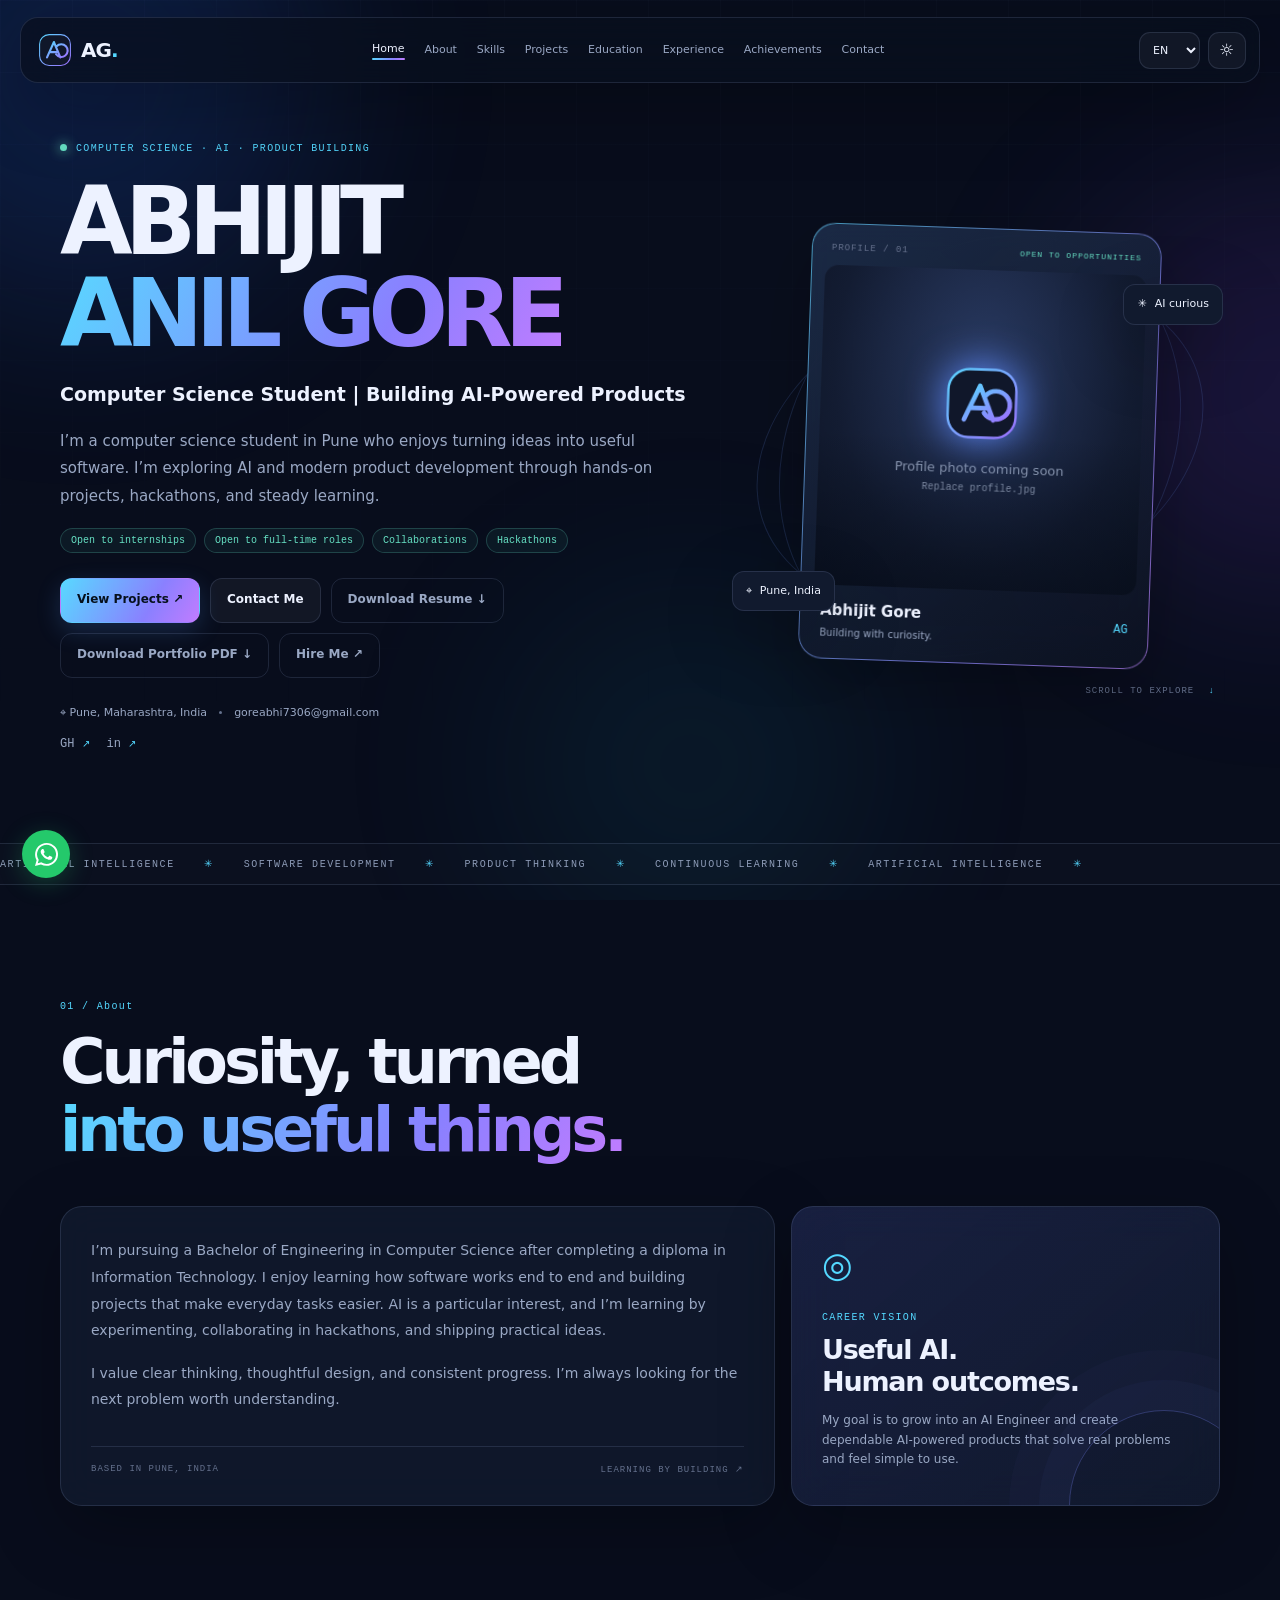
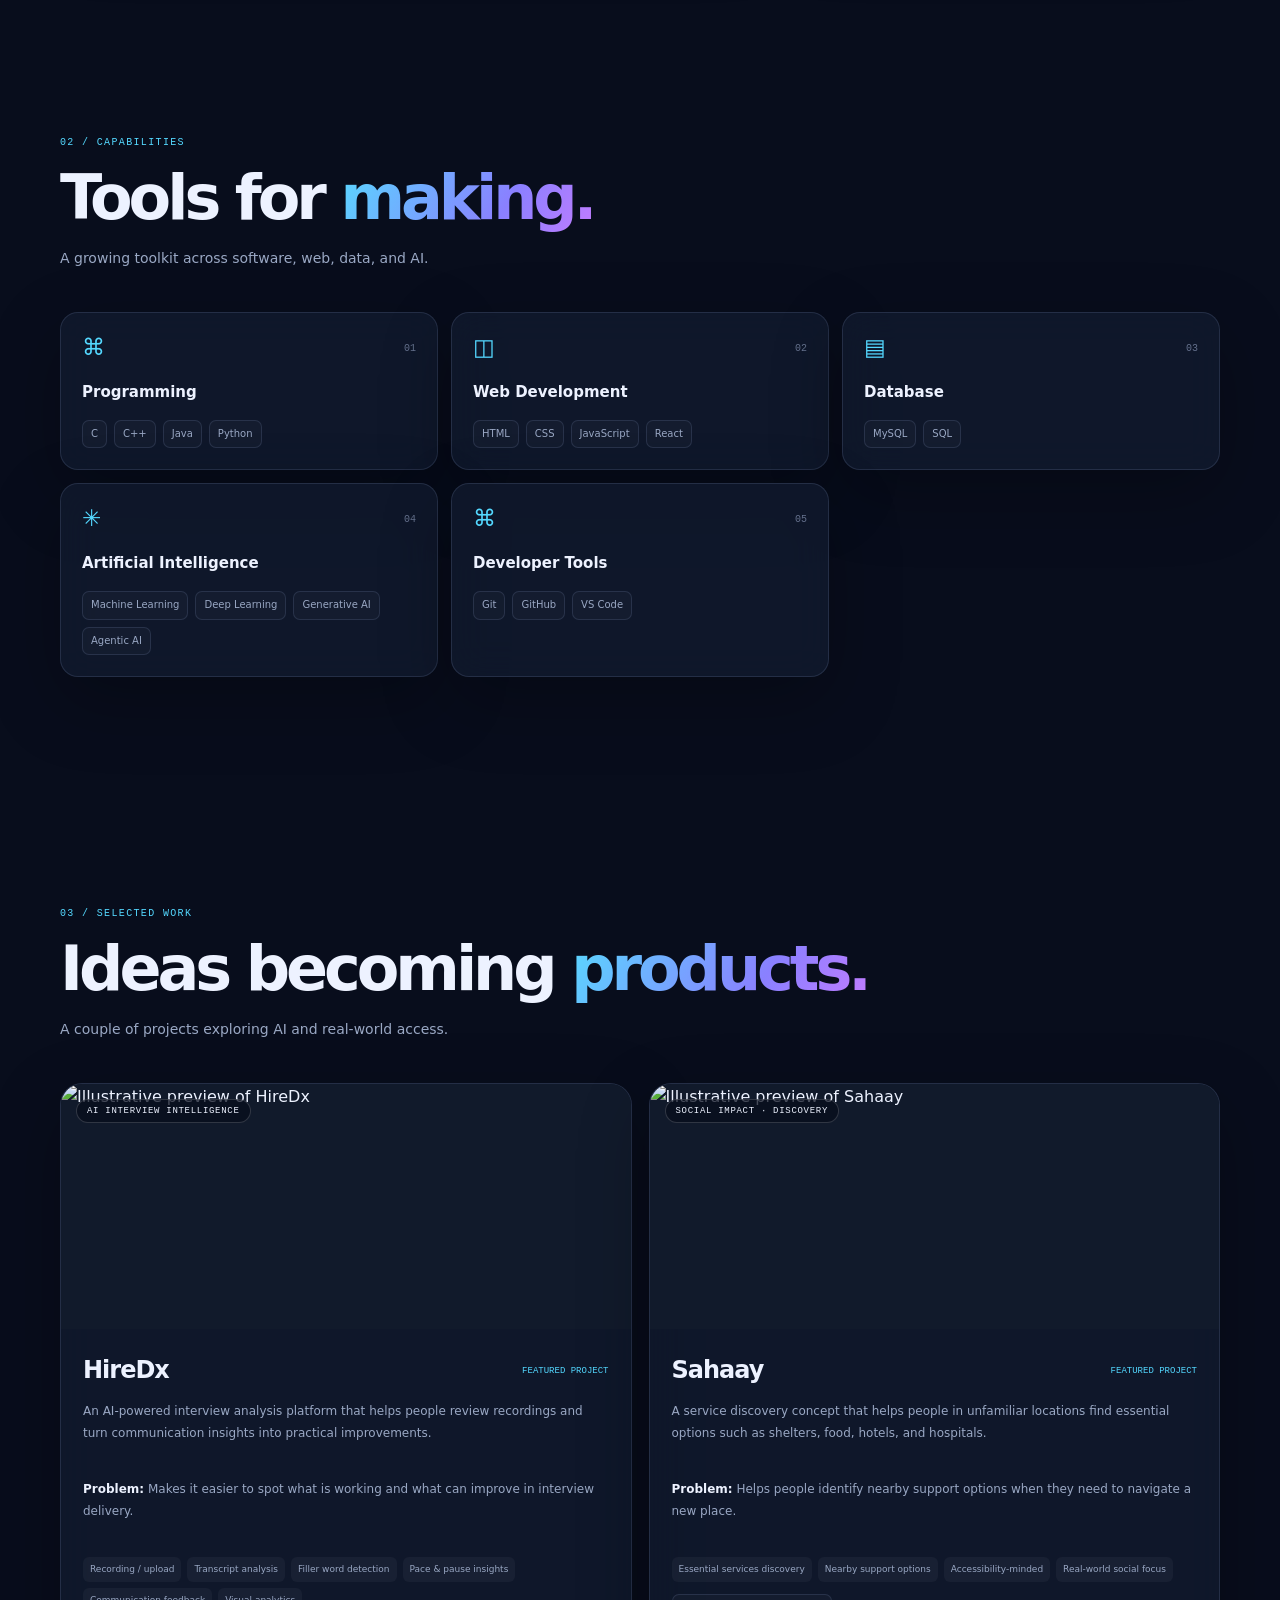
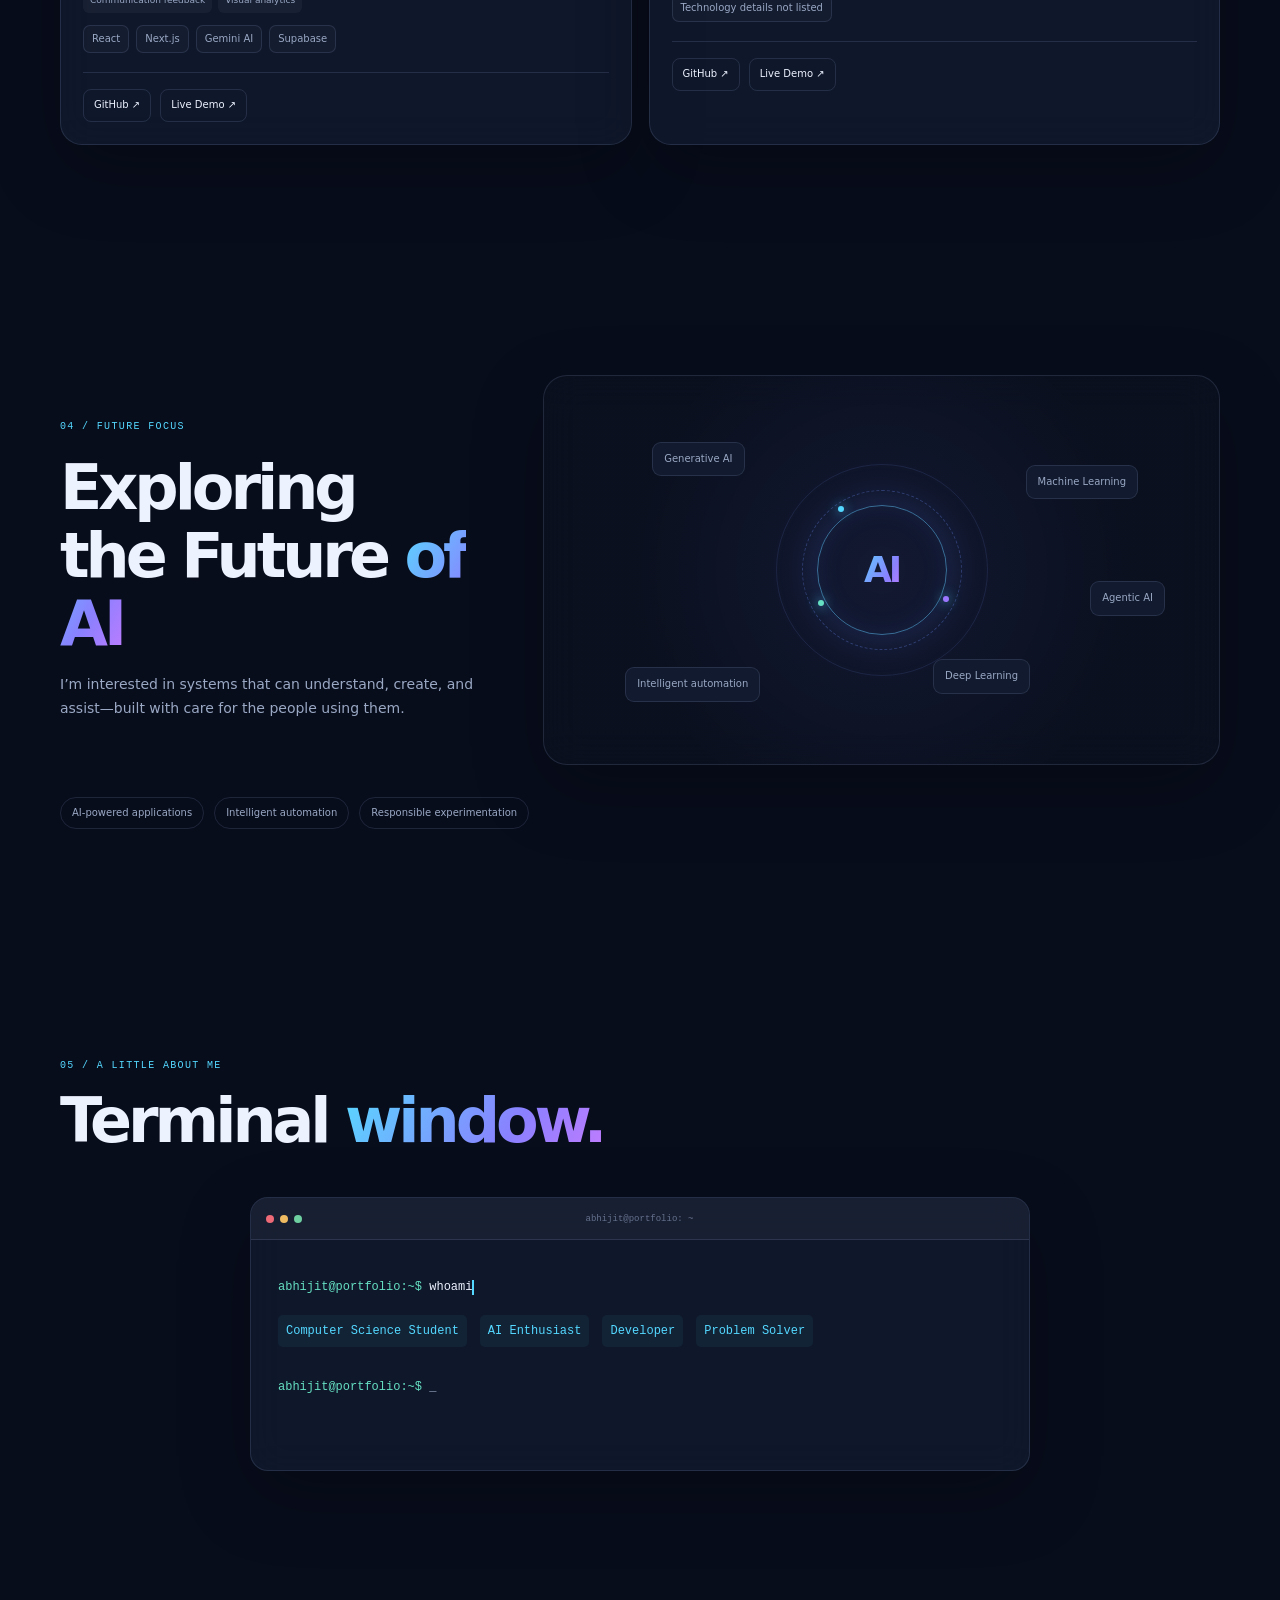
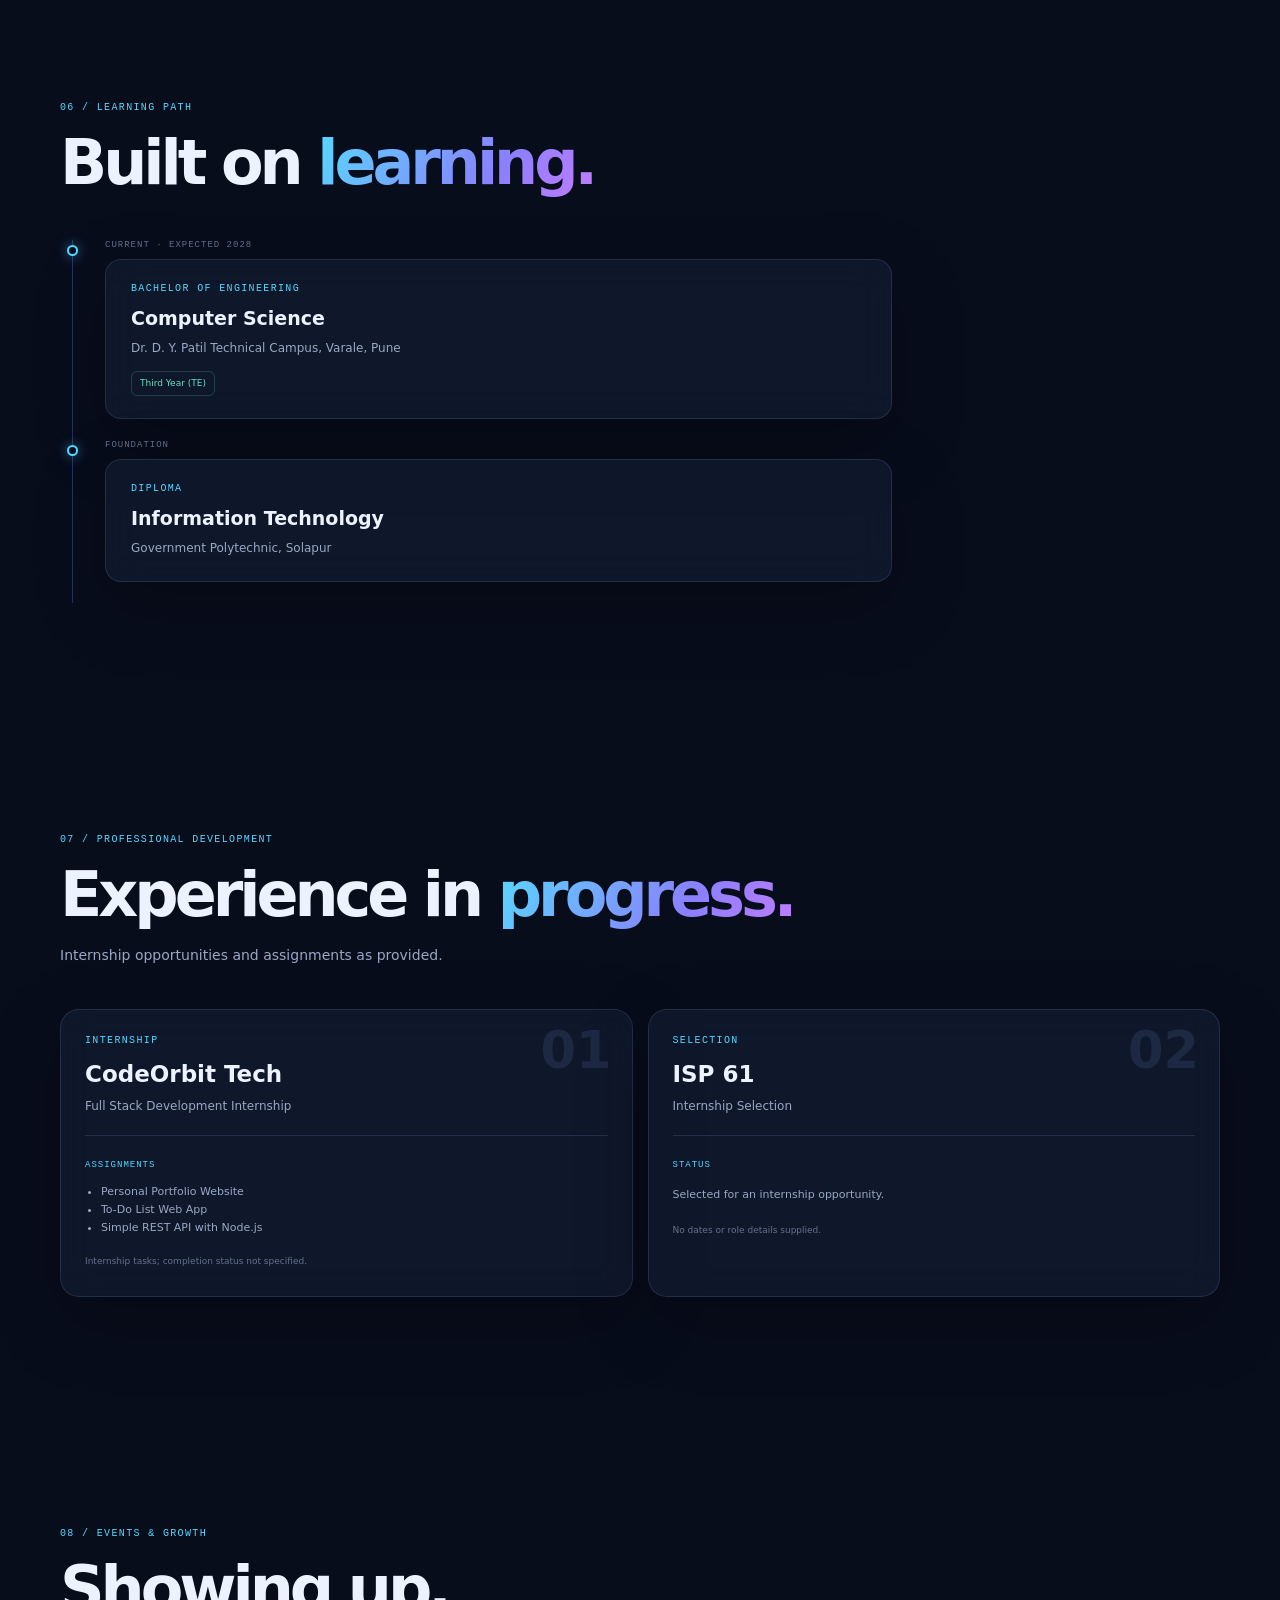
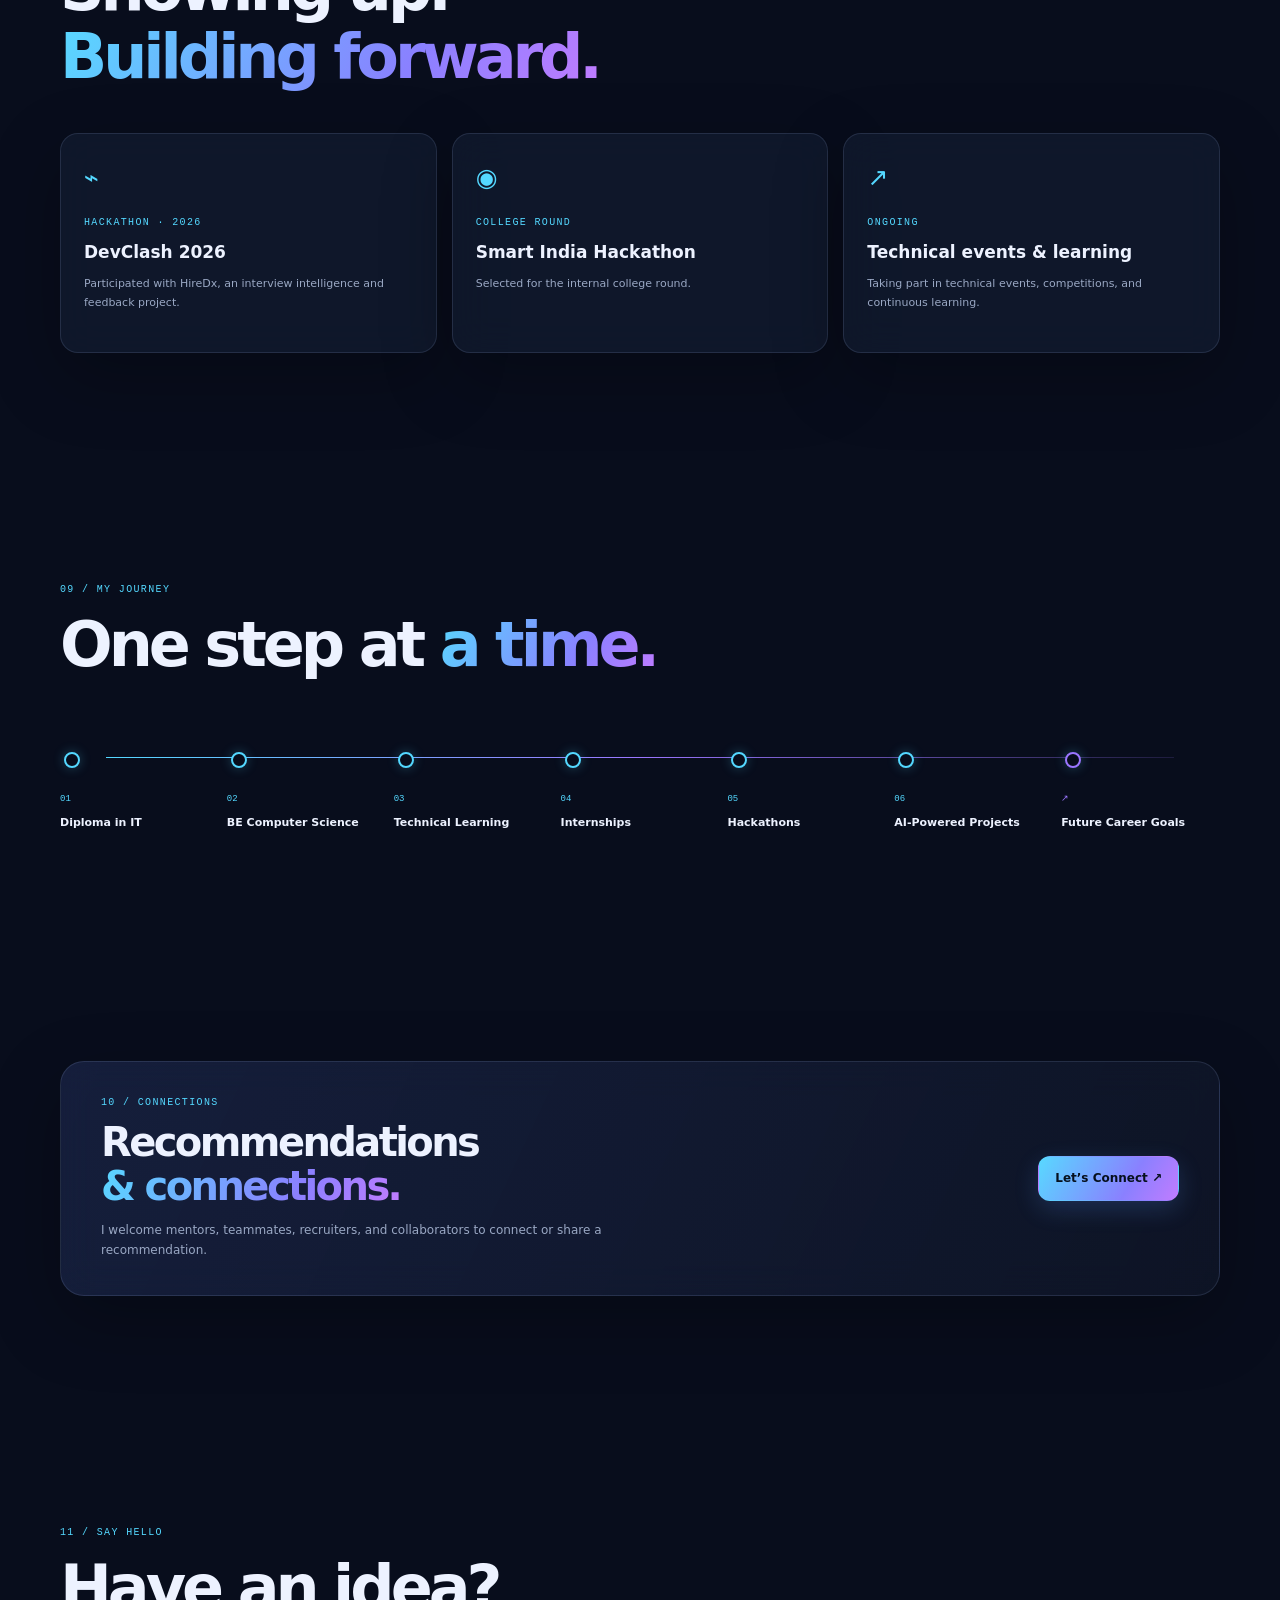
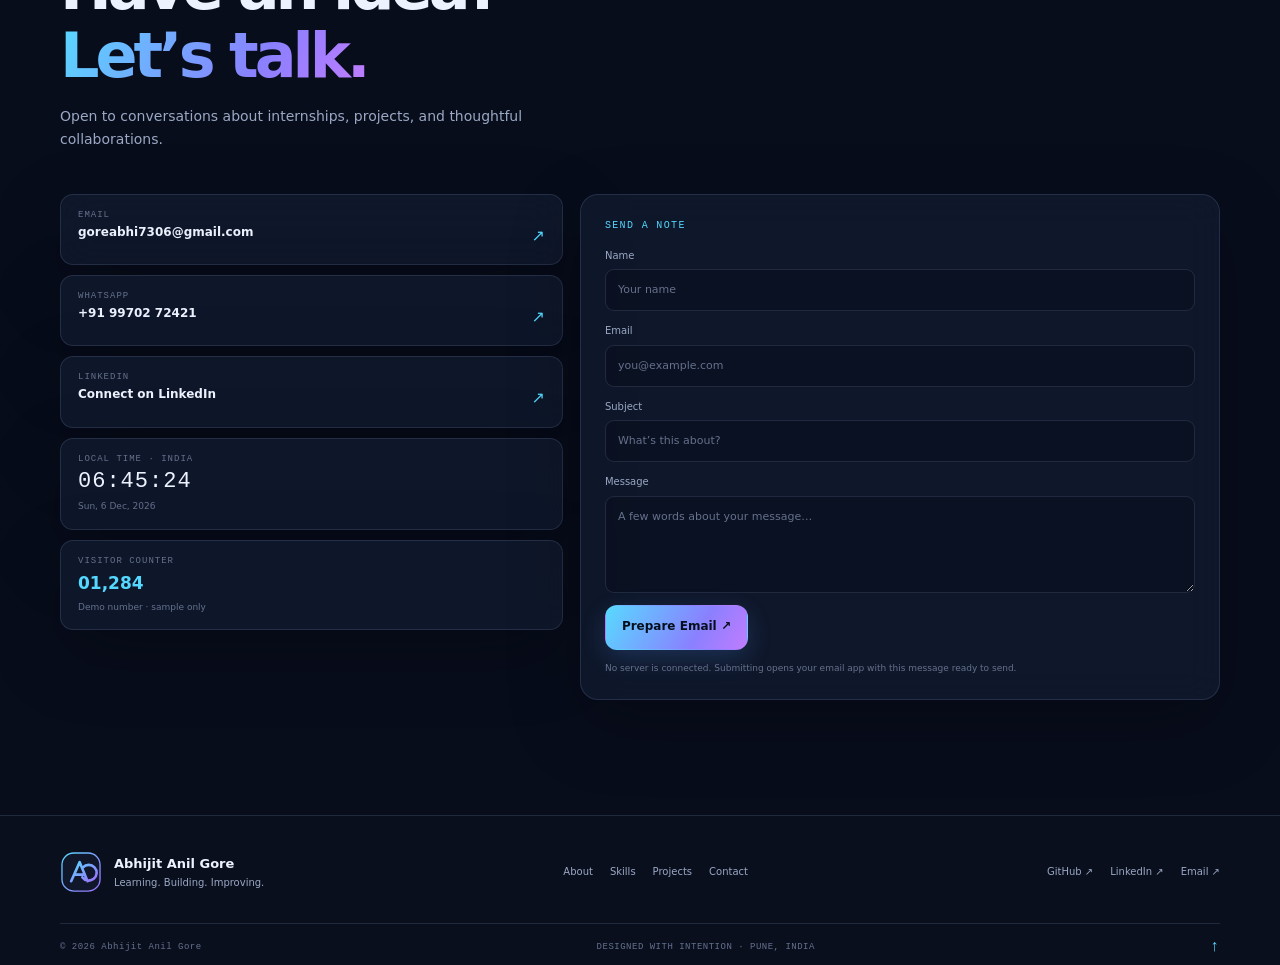
==== commit 9edc68a9: "Move image references from assets folder to repository root" ====
--- a/index.html
+++ b/index.html
@@ -3,37 +3,31 @@
 <head>
   <meta charset="utf-8"><meta name="viewport" content="width=device-width, initial-scale=1">
   <meta name="theme-color" content="#080d1c"><meta name="description" content="Abhijit Anil Gore — Computer Science student building AI-powered products and practical software solutions in Pune, India.">
-  <meta property="og:title" content="Abhijit Anil Gore | AI & Software Developer"><meta property="og:description" content="Computer Science student building AI-powered products."><meta property="og:type" content="website"><meta property="og:image" content="assets/hiredx-preview.svg">
+  <meta property="og:title" content="Abhijit Anil Gore | AI & Software Developer"><meta property="og:description" content="Computer Science student building AI-powered products."><meta property="og:type" content="website"><meta property="og:image" content="hiredx-preview.svg">
   <title>Abhijit Anil Gore | AI & Software Developer</title><link rel="icon" href="favicon.svg" type="image/svg+xml"><link rel="stylesheet" href="style.css">
   <script type="application/ld+json">{"@context":"https://schema.org","@type":"Person","name":"Abhijit Anil Gore","jobTitle":"Computer Science Student","email":"goreabhi7306@gmail.com","address":{"@type":"PostalAddress","addressLocality":"Pune","addressRegion":"Maharashtra","addressCountry":"IN"},"sameAs":["https://github.com/Abhijit7306","https://www.linkedin.com/in/abhijit-gore-b91378326/"]}</script>
 </head>
 <body>
   <a class="skip-link" href="#main">Skip to content</a><div class="ambient" aria-hidden="true"><span></span><span></span><span></span><div class="gridwash"></div></div><div class="cursor-glow" aria-hidden="true"></div>
-  <div class="preloader" id="preloader" aria-label="Loading portfolio"><img src="assets/logo.svg" alt="AG"><div class="load-track"><i></i></div><button type="button" id="skip-loader">Skip intro</button></div>
-  <header class="site-header"><nav class="nav glass" aria-label="Main navigation"><a class="brand" href="#home" aria-label="Abhijit Gore home"><img src="assets/logo.svg" alt="AG logo"><span>AG<span class="brand-dot">.</span></span></a><button class="menu-toggle" id="menu-toggle" aria-expanded="false" aria-controls="nav-links" aria-label="Open navigation"><span></span><span></span><span></span></button><div class="nav-links" id="nav-links"><a href="#home" data-i18n="navHome">Home</a><a href="#about" data-i18n="navAbout">About</a><a href="#skills" data-i18n="navSkills">Skills</a><a href="#projects" data-i18n="navProjects">Projects</a><a href="#education" data-i18n="navEducation">Education</a><a href="#experience" data-i18n="navExperience">Experience</a><a href="#achievements" data-i18n="navAchievements">Achievements</a><a href="#contact" data-i18n="navContact">Contact</a></div><div class="nav-tools"><select id="language" aria-label="Choose language"><option value="en">EN</option><option value="mr">मराठी</option><option value="hi">हिन्दी</option></select><button class="theme-toggle" id="theme-toggle" aria-label="Switch to light theme" title="Toggle theme"><span class="theme-icon">☼</span></button></div></nav></header>
+  <div class="preloader" id="preloader" aria-label="Loading portfolio"><img src="logo.svg" alt="AG"><div class="load-track"><i></i></div><button type="button" id="skip-loader">Skip intro</button></div>
+  <header class="site-header"><nav class="nav glass" aria-label="Main navigation"><a class="brand" href="#home" aria-label="Abhijit Gore home"><img src="logo.svg" alt="AG logo"><span>AG<span class="brand-dot">.</span></span></a><button class="menu-toggle" id="menu-toggle" aria-expanded="false" aria-controls="nav-links" aria-label="Open navigation"><span></span><span></span><span></span></button><div class="nav-links" id="nav-links"><a href="#home" data-i18n="navHome">Home</a><a href="#about" data-i18n="navAbout">About</a><a href="#skills" data-i18n="navSkills">Skills</a><a href="#projects" data-i18n="navProjects">Projects</a><a href="#education" data-i18n="navEducation">Education</a><a href="#experience" data-i18n="navExperience">Experience</a><a href="#achievements" data-i18n="navAchievements">Achievements</a><a href="#contact" data-i18n="navContact">Contact</a></div><div class="nav-tools"><select id="language" aria-label="Choose language"><option value="en">EN</option><option value="mr">मराठी</option><option value="hi">हिन्दी</option></select><button class="theme-toggle" id="theme-toggle" aria-label="Switch to light theme" title="Toggle theme"><span class="theme-icon">☼</span></button></div></nav></header>
   <main id="main">
-    <section class="hero section-wrap" id="home"><div class="hero-copy"><p class="eyebrow"><span class="status-dot"></span><span data-i18n="heroEyebrow">COMPUTER SCIENCE · AI · PRODUCT BUILDING</span></p><h1>ABHIJIT<br><span>ANIL GORE</span></h1><p class="hero-title" data-i18n="heroTitle">Computer Science Student <b>|</b> Building AI-Powered Products</p><p class="hero-intro" data-i18n="heroIntro">I’m a computer science student in Pune who enjoys turning ideas into useful software. I’m exploring AI and modern product development through hands-on projects, hackathons, and steady learning.</p><div class="availability"><span>Open to internships</span><span>Open to full-time roles</span><span>Collaborations</span><span>Hackathons</span></div><div class="hero-actions"><a class="button primary" href="#projects" data-i18n="viewProjects">View Projects <span>↗</span></a><a class="button secondary" href="#contact" data-i18n="contactMe">Contact Me</a><button class="button ghost" type="button" data-document="resume" data-i18n="downloadResume">Download Resume ↓</button><button class="button ghost" type="button" data-document="portfolio">Download Portfolio PDF ↓</button><button class="button ghost" type="button" id="hire-button" data-i18n="hireMe">Hire Me ↗</button></div><div class="hero-meta"><span>⌖ Pune, Maharashtra, India</span><span class="meta-divider"></span><a href="mailto:goreabhi7306@gmail.com">goreabhi7306@gmail.com</a></div><div class="social-row"><a href="https://github.com/Abhijit7306" target="_blank" rel="noopener" aria-label="GitHub profile">GH <span>↗</span></a><a href="https://www.linkedin.com/in/abhijit-gore-b91378326/" target="_blank" rel="noopener" aria-label="LinkedIn profile">in <span>↗</span></a></div></div><div class="hero-visual"><div class="orbit orbit-one"></div><div class="orbit orbit-two"></div><div class="profile-card glass"><div class="card-topline"><span>PROFILE / 01</span><span class="live-indicator">OPEN TO OPPORTUNITIES</span></div><div class="photo-frame"><img data-profile alt="Profile photo of Abhijit Anil Gore" hidden><div class="photo-placeholder"><img src="assets/logo.svg" alt=""><p>Profile photo coming soon</p><small>Replace <code>assets/profile.jpg</code></small></div><div class="photo-overlay"></div></div><div class="profile-caption"><div><h2>Abhijit Gore</h2><p>Building with curiosity.</p></div><span class="corner-mark">AG</span></div></div><div class="floating-chip chip-ai">✳ <span>AI curious</span></div><div class="floating-chip chip-location">⌖ <span>Pune, India</span></div><div class="hero-scroll">SCROLL TO EXPLORE <span>↓</span></div></div></section>
+    <section class="hero section-wrap" id="home"><div class="hero-copy"><p class="eyebrow"><span class="status-dot"></span><span data-i18n="heroEyebrow">COMPUTER SCIENCE · AI · PRODUCT BUILDING</span></p><h1>ABHIJIT<br><span>ANIL GORE</span></h1><p class="hero-title" data-i18n="heroTitle">Computer Science Student <b>|</b> Building AI-Powered Products</p><p class="hero-intro" data-i18n="heroIntro">I’m a computer science student in Pune who enjoys turning ideas into useful software. I’m exploring AI and modern product development through hands-on projects, hackathons, and steady learning.</p><div class="availability"><span>Open to internships</span><span>Open to full-time roles</span><span>Collaborations</span><span>Hackathons</span></div><div class="hero-actions"><a class="button primary" href="#projects" data-i18n="viewProjects">View Projects <span>↗</span></a><a class="button secondary" href="#contact" data-i18n="contactMe">Contact Me</a><button class="button ghost" type="button" data-document="resume" data-i18n="downloadResume">Download Resume ↓</button><button class="button ghost" type="button" data-document="portfolio">Download Portfolio PDF ↓</button><button class="button ghost" type="button" id="hire-button" data-i18n="hireMe">Hire Me ↗</button></div><div class="hero-meta"><span>⌖ Pune, Maharashtra, India</span><span class="meta-divider"></span><a href="mailto:goreabhi7306@gmail.com">goreabhi7306@gmail.com</a></div><div class="social-row"><a href="https://github.com/Abhijit7306" target="_blank" rel="noopener" aria-label="GitHub profile">GH <span>↗</span></a><a href="https://www.linkedin.com/in/abhijit-gore-b91378326/" target="_blank" rel="noopener" aria-label="LinkedIn profile">in <span>↗</span></a></div></div><div class="hero-visual"><div class="orbit orbit-one"></div><div class="orbit orbit-two"></div><div class="profile-card glass"><div class="card-topline"><span>PROFILE / 01</span><span class="live-indicator">OPEN TO OPPORTUNITIES</span></div><div class="photo-frame"><img data-profile alt="Profile photo of Abhijit Anil Gore" hidden><div class="photo-placeholder"><img src="logo.svg" alt=""><p>Profile photo coming soon</p><small>Replace <code>profile.jpg</code></small></div><div class="photo-overlay"></div></div><div class="profile-caption"><div><h2>Abhijit Gore</h2><p>Building with curiosity.</p></div><span class="corner-mark">AG</span></div></div><div class="floating-chip chip-ai">✳ <span>AI curious</span></div><div class="floating-chip chip-location">⌖ <span>Pune, India</span></div><div class="hero-scroll">SCROLL TO EXPLORE <span>↓</span></div></div></section>
     <section class="ticker" aria-label="Areas of interest"><div>ARTIFICIAL INTELLIGENCE <i>✳</i> SOFTWARE DEVELOPMENT <i>✳</i> PRODUCT THINKING <i>✳</i> CONTINUOUS LEARNING <i>✳</i> ARTIFICIAL INTELLIGENCE <i>✳</i></div></section>
     <section class="section-wrap section" id="about"><div class="section-heading reveal"><p class="eyebrow">01 / <span data-i18n="navAbout">ABOUT</span></p><h2 data-i18n="aboutHeading">Curiosity, turned<br><em>into useful things.</em></h2></div><div class="about-grid"><article class="about-text glass reveal"><p data-i18n="aboutBody">I’m pursuing a Bachelor of Engineering in Computer Science after completing a diploma in Information Technology. I enjoy learning how software works end to end and building projects that make everyday tasks easier. AI is a particular interest, and I’m learning by experimenting, collaborating in hackathons, and shipping practical ideas.</p><p>I value clear thinking, thoughtful design, and consistent progress. I’m always looking for the next problem worth understanding.</p><div class="about-foot"><span>BASED IN PUNE, INDIA</span><span>LEARNING BY BUILDING ↗</span></div></article><article class="vision-card glass reveal"><div class="vision-symbol">◎</div><p class="eyebrow">CAREER VISION</p><h3>Useful AI.<br>Human outcomes.</h3><p>My goal is to grow into an AI Engineer and create dependable AI-powered products that solve real problems and feel simple to use.</p><span class="vision-line"></span></article></div></section>
-    <section class="section-wrap section" id="skills"><div class="section-heading reveal"><p class="eyebrow">02 / CAPABILITIES</p><h2 data-i18n="skillsHeading">Tools for <em>making.</em></h2><p class="section-lead">A growing toolkit across software, web, data, and AI.</p></div><div class="skills-grid">
-      <article class="skill-card glass reveal"><div class="skill-head"><span class="skill-icon">⌘</span><span>01</span></div><h3>Programming</h3><div class="badges"><span>C</span><span>C++</span><span>Java</span><span>Python</span></div></article>
-      <article class="skill-card glass reveal"><div class="skill-head"><span class="skill-icon">◫</span><span>02</span></div><h3>Web Development</h3><div class="badges"><span>HTML</span><span>CSS</span><span>JavaScript</span><span>React</span></div></article>
-      <article class="skill-card glass reveal"><div class="skill-head"><span class="skill-icon">▤</span><span>03</span></div><h3>Database</h3><div class="badges"><span>MySQL</span><span>SQL</span></div></article>
-      <article class="skill-card glass reveal"><div class="skill-head"><span class="skill-icon">✳</span><span>04</span></div><h3>Artificial Intelligence</h3><div class="badges"><span>Machine Learning</span><span>Deep Learning</span><span>Generative AI</span><span>Agentic AI</span></div></article>
-      <article class="skill-card glass reveal"><div class="skill-head"><span class="skill-icon">⌘</span><span>05</span></div><h3>Developer Tools</h3><div class="badges"><span>Git</span><span>GitHub</span><span>VS Code</span></div></article>
-    </div></section>
+    <section class="section-wrap section" id="skills"><div class="section-heading reveal"><p class="eyebrow">02 / CAPABILITIES</p><h2 data-i18n="skillsHeading">Tools for <em>making.</em></h2><p class="section-lead">A growing toolkit across software, web, data, and AI.</p></div><div class="skills-grid"><article class="skill-card glass reveal"><div class="skill-head"><span class="skill-icon">⌘</span><span>01</span></div><h3>Programming</h3><div class="badges"><span>C</span><span>C++</span><span>Java</span><span>Python</span></div></article><article class="skill-card glass reveal"><div class="skill-head"><span class="skill-icon">◫</span><span>02</span></div><h3>Web Development</h3><div class="badges"><span>HTML</span><span>CSS</span><span>JavaScript</span><span>React</span></div></article><article class="skill-card glass reveal"><div class="skill-head"><span class="skill-icon">▤</span><span>03</span></div><h3>Database</h3><div class="badges"><span>MySQL</span><span>SQL</span></div></article><article class="skill-card glass reveal"><div class="skill-head"><span class="skill-icon">✳</span><span>04</span></div><h3>Artificial Intelligence</h3><div class="badges"><span>Machine Learning</span><span>Deep Learning</span><span>Generative AI</span><span>Agentic AI</span></div></article><article class="skill-card glass reveal"><div class="skill-head"><span class="skill-icon">⌘</span><span>05</span></div><h3>Developer Tools</h3><div class="badges"><span>Git</span><span>GitHub</span><span>VS Code</span></div></article></div></section>
     <section class="section-wrap section" id="projects"><div class="section-heading reveal"><p class="eyebrow">03 / SELECTED WORK</p><h2 data-i18n="projectsHeading">Ideas becoming <em>products.</em></h2><p class="section-lead">A couple of projects exploring AI and real-world access.</p></div><div class="projects-grid" id="project-list"></div></section>
     <section class="section-wrap section ai-section" id="ai"><div class="ai-copy reveal"><p class="eyebrow">04 / FUTURE FOCUS</p><h2>Exploring<br>the Future <em>of AI</em></h2><p class="section-lead">I’m interested in systems that can understand, create, and assist—built with care for the people using them.</p></div><div class="ai-visual glass reveal"><div class="ai-core"><span>AI</span><i></i><i></i><i></i></div><div class="ai-node node-a">Generative AI</div><div class="ai-node node-b">Machine Learning</div><div class="ai-node node-c">Agentic AI</div><div class="ai-node node-d">Deep Learning</div><div class="ai-node node-e">Intelligent automation</div></div><div class="ai-tags"><span>AI-powered applications</span><span>Intelligent automation</span><span>Responsible experimentation</span></div></section>
     <section class="section-wrap section" id="terminal"><div class="section-heading reveal"><p class="eyebrow">05 / A LITTLE ABOUT ME</p><h2>Terminal <em>window.</em></h2></div><div class="terminal glass reveal"><div class="terminal-bar"><span></span><span></span><span></span><p>abhijit@portfolio: ~</p></div><div class="terminal-body" aria-live="polite"><p><b>abhijit@portfolio:~$</b> <span id="terminal-command"></span><i class="caret"></i></p><div id="terminal-output"></div><p class="terminal-next"><b>abhijit@portfolio:~$</b> <span>_</span></p></div></div></section>
     <section class="section-wrap section" id="education"><div class="section-heading reveal"><p class="eyebrow">06 / LEARNING PATH</p><h2 data-i18n="educationHeading">Built on <em>learning.</em></h2></div><div class="timeline education-timeline"><article class="timeline-item reveal"><span class="timeline-dot"></span><div class="timeline-date">CURRENT · EXPECTED 2028</div><div class="timeline-content glass"><p class="eyebrow">BACHELOR OF ENGINEERING</p><h3>Computer Science</h3><p>Dr. D. Y. Patil Technical Campus, Varale, Pune</p><span class="timeline-tag">Third Year (TE)</span></div></article><article class="timeline-item reveal"><span class="timeline-dot"></span><div class="timeline-date">FOUNDATION</div><div class="timeline-content glass"><p class="eyebrow">DIPLOMA</p><h3>Information Technology</h3><p>Government Polytechnic, Solapur</p></div></article></div></section>
     <section class="section-wrap section" id="experience"><div class="section-heading reveal"><p class="eyebrow">07 / PROFESSIONAL DEVELOPMENT</p><h2 data-i18n="experienceHeading">Experience in <em>progress.</em></h2><p class="section-lead">Internship opportunities and assignments as provided.</p></div><div class="experience-grid"><article class="experience-card glass reveal"><div class="experience-index">01</div><p class="eyebrow">INTERNSHIP</p><h3>CodeOrbit Tech</h3><p>Full Stack Development Internship</p><div class="assignment"><span>ASSIGNMENTS</span><ul><li>Personal Portfolio Website</li><li>To-Do List Web App</li><li>Simple REST API with Node.js</li></ul><small>Internship tasks; completion status not specified.</small></div></article><article class="experience-card glass reveal"><div class="experience-index">02</div><p class="eyebrow">SELECTION</p><h3>ISP 61</h3><p>Internship Selection</p><div class="assignment"><span>STATUS</span><p>Selected for an internship opportunity.</p><small>No dates or role details supplied.</small></div></article></div></section>
     <section class="section-wrap section" id="achievements"><div class="section-heading reveal"><p class="eyebrow">08 / EVENTS & GROWTH</p><h2 data-i18n="achievementsHeading">Showing up.<br><em>Building forward.</em></h2></div><div class="achievement-grid"><article class="achievement-card glass reveal"><span class="achievement-icon">⌁</span><p class="eyebrow">HACKATHON · 2026</p><h3>DevClash 2026</h3><p>Participated with HireDx, an interview intelligence and feedback project.</p></article><article class="achievement-card glass reveal"><span class="achievement-icon">◉</span><p class="eyebrow">COLLEGE ROUND</p><h3>Smart India Hackathon</h3><p>Selected for the internal college round.</p></article><article class="achievement-card glass reveal"><span class="achievement-icon">↗</span><p class="eyebrow">ONGOING</p><h3>Technical events & learning</h3><p>Taking part in technical events, competitions, and continuous learning.</p></article></div></section>
-    <section class="section-wrap section" id="journey"><div class="section-heading reveal"><p class="eyebrow">09 / MY JOURNEY</p><h2>One step at <em>a time.</em></h2></div><div class="journey-line"> <div class="journey-step reveal"><span>01</span><b>Diploma in IT</b></div><div class="journey-step reveal"><span>02</span><b>BE Computer Science</b></div><div class="journey-step reveal"><span>03</span><b>Technical Learning</b></div><div class="journey-step reveal"><span>04</span><b>Internships</b></div><div class="journey-step reveal"><span>05</span><b>Hackathons</b></div><div class="journey-step reveal"><span>06</span><b>AI-Powered Projects</b></div><div class="journey-step future reveal"><span>↗</span><b>Future Career Goals</b></div></div></section>
+    <section class="section-wrap section" id="journey"><div class="section-heading reveal"><p class="eyebrow">09 / MY JOURNEY</p><h2>One step at <em>a time.</em></h2></div><div class="journey-line"><div class="journey-step reveal"><span>01</span><b>Diploma in IT</b></div><div class="journey-step reveal"><span>02</span><b>BE Computer Science</b></div><div class="journey-step reveal"><span>03</span><b>Technical Learning</b></div><div class="journey-step reveal"><span>04</span><b>Internships</b></div><div class="journey-step reveal"><span>05</span><b>Hackathons</b></div><div class="journey-step reveal"><span>06</span><b>AI-Powered Projects</b></div><div class="journey-step future reveal"><span>↗</span><b>Future Career Goals</b></div></div></section>
     <section class="section-wrap section recommendation"><div class="recommend-card glass reveal"><div><p class="eyebrow">10 / CONNECTIONS</p><h2 data-i18n="recommendHeading">Recommendations<br><em>& connections.</em></h2><p>I welcome mentors, teammates, recruiters, and collaborators to connect or share a recommendation.</p></div><a class="button primary" href="mailto:goreabhi7306@gmail.com?subject=Let%E2%80%99s%20connect" data-i18n="connect">Let’s Connect ↗</a></div></section>
     <section class="section-wrap section contact-section" id="contact"><div class="section-heading reveal"><p class="eyebrow">11 / SAY HELLO</p><h2 data-i18n="contactHeading">Have an idea?<br><em>Let’s talk.</em></h2><p class="section-lead">Open to conversations about internships, projects, and thoughtful collaborations.</p></div><div class="contact-grid"><div class="contact-details reveal"><a href="mailto:goreabhi7306@gmail.com" class="contact-link glass"><span>EMAIL</span><b>goreabhi7306@gmail.com</b><i>↗</i></a><a href="https://wa.me/919970272421?text=Hello%20Abhijit%2C%20I%27d%20like%20to%20connect%20with%20you%20about%20an%20opportunity." class="contact-link glass" target="_blank" rel="noopener"><span>WHATSAPP</span><b>+91 99702 72421</b><i>↗</i></a><a href="https://www.linkedin.com/in/abhijit-gore-b91378326/" class="contact-link glass" target="_blank" rel="noopener"><span>LINKEDIN</span><b>Connect on LinkedIn</b><i>↗</i></a><div class="clock-card glass"><span>LOCAL TIME · INDIA</span><b id="clock-time">--:--:--</b><small id="clock-date">Loading date…</small></div><div class="counter-card glass"><span>VISITOR COUNTER</span><b id="demo-counter">01,284</b><small>Demo number · sample only</small></div></div><form id="contact-form" class="contact-form glass reveal" novalidate><p class="eyebrow">SEND A NOTE</p><label>Name<input name="name" autocomplete="name" required placeholder="Your name"><small class="field-error"></small></label><label>Email<input name="email" type="email" autocomplete="email" required placeholder="you@example.com"><small class="field-error"></small></label><label>Subject<input name="subject" required placeholder="What’s this about?"><small class="field-error"></small></label><label>Message<textarea name="message" rows="4" required minlength="10" placeholder="A few words about your message…"></textarea><small class="field-error"></small></label><button class="button primary" type="submit" data-i18n="sendMessage">Prepare Email ↗</button><p class="form-note" id="form-feedback" aria-live="polite">No server is connected. Submitting opens your email app with this message ready to send.</p></form></div></section>
     <section class="demo-counter-mobile" aria-label="Demo visitor counter"><span>Demo visitor count · sample only</span><b>01,284</b></section>
   </main>
-  <footer class="footer"><div class="footer-main section-wrap"><a class="footer-brand" href="#home"><img src="assets/logo.svg" alt="AG"><div><b>Abhijit Anil Gore</b><span>Learning. Building. Improving.</span></div></a><div class="footer-nav"><a href="#about">About</a><a href="#skills">Skills</a><a href="#projects">Projects</a><a href="#contact">Contact</a></div><div class="footer-social"><a href="https://github.com/Abhijit7306" target="_blank" rel="noopener">GitHub ↗</a><a href="https://www.linkedin.com/in/abhijit-gore-b91378326/" target="_blank" rel="noopener">LinkedIn ↗</a><a href="mailto:goreabhi7306@gmail.com">Email ↗</a></div></div><div class="footer-bottom section-wrap"><span>© <span id="year"></span> Abhijit Anil Gore</span><span>DESIGNED WITH INTENTION · PUNE, INDIA</span><a href="#home" class="back-top" aria-label="Back to top">↑</a></div></footer>
+  <footer class="footer"><div class="footer-main section-wrap"><a class="footer-brand" href="#home"><img src="logo.svg" alt="AG"><div><b>Abhijit Anil Gore</b><span>Learning. Building. Improving.</span></div></a><div class="footer-nav"><a href="#about">About</a><a href="#skills">Skills</a><a href="#projects">Projects</a><a href="#contact">Contact</a></div><div class="footer-social"><a href="https://github.com/Abhijit7306" target="_blank" rel="noopener">GitHub ↗</a><a href="https://www.linkedin.com/in/abhijit-gore-b91378326/" target="_blank" rel="noopener">LinkedIn ↗</a><a href="mailto:goreabhi7306@gmail.com">Email ↗</a></div></div><div class="footer-bottom section-wrap"><span>© <span id="year"></span> Abhijit Anil Gore</span><span>DESIGNED WITH INTENTION · PUNE, INDIA</span><a href="#home" class="back-top" aria-label="Back to top">↑</a></div></footer>
   <a class="whatsapp-float" href="https://wa.me/919970272421?text=Hello%20Abhijit%2C%20I%27d%20like%20to%20connect%20with%20you%20about%20an%20opportunity." target="_blank" rel="noopener" aria-label="Chat with Abhijit on WhatsApp"><svg viewBox="0 0 24 24" aria-hidden="true"><path d="M20.5 3.5A11.9 11.9 0 0 0 12.05 0C5.45 0 .08 5.36.08 11.97c0 2.1.55 4.15 1.6 5.95L0 24l6.25-1.64a11.95 11.95 0 0 0 5.8 1.48h.01c6.6 0 11.97-5.36 11.97-11.97 0-3.2-1.24-6.2-3.53-8.37Zm-8.45 18.3a9.9 9.9 0 0 1-5.05-1.38l-.36-.21-3.71.97.99-3.62-.24-.37a9.9 9.9 0 1 1 8.37 4.61Zm5.43-7.42c-.3-.15-1.76-.87-2.03-.97-.27-.1-.47-.15-.67.15-.2.3-.77.97-.94 1.17-.17.2-.35.22-.65.07-.3-.15-1.27-.47-2.42-1.5-.9-.8-1.5-1.78-1.68-2.08-.17-.3-.02-.46.13-.61.13-.13.3-.35.45-.52.15-.17.2-.3.3-.5.1-.2.05-.37-.03-.52-.08-.15-.67-1.62-.92-2.22-.24-.58-.49-.5-.67-.51l-.57-.01c-.2 0-.52.07-.79.37s-1.04 1.02-1.04 2.49 1.07 2.89 1.22 3.09c.15.2 2.1 3.2 5.08 4.49.71.31 1.27.5 1.7.64.71.23 1.36.2 1.87.12.57-.08 1.76-.72 2.01-1.42.25-.7.25-1.29.17-1.42-.07-.12-.27-.2-.57-.35Z"/></svg></a>
   <button class="back-top-fab" id="back-top" aria-label="Back to top">↑</button><div class="toast" id="toast" role="status" aria-live="polite"></div><script src="script.js"></script>
 </body></html>
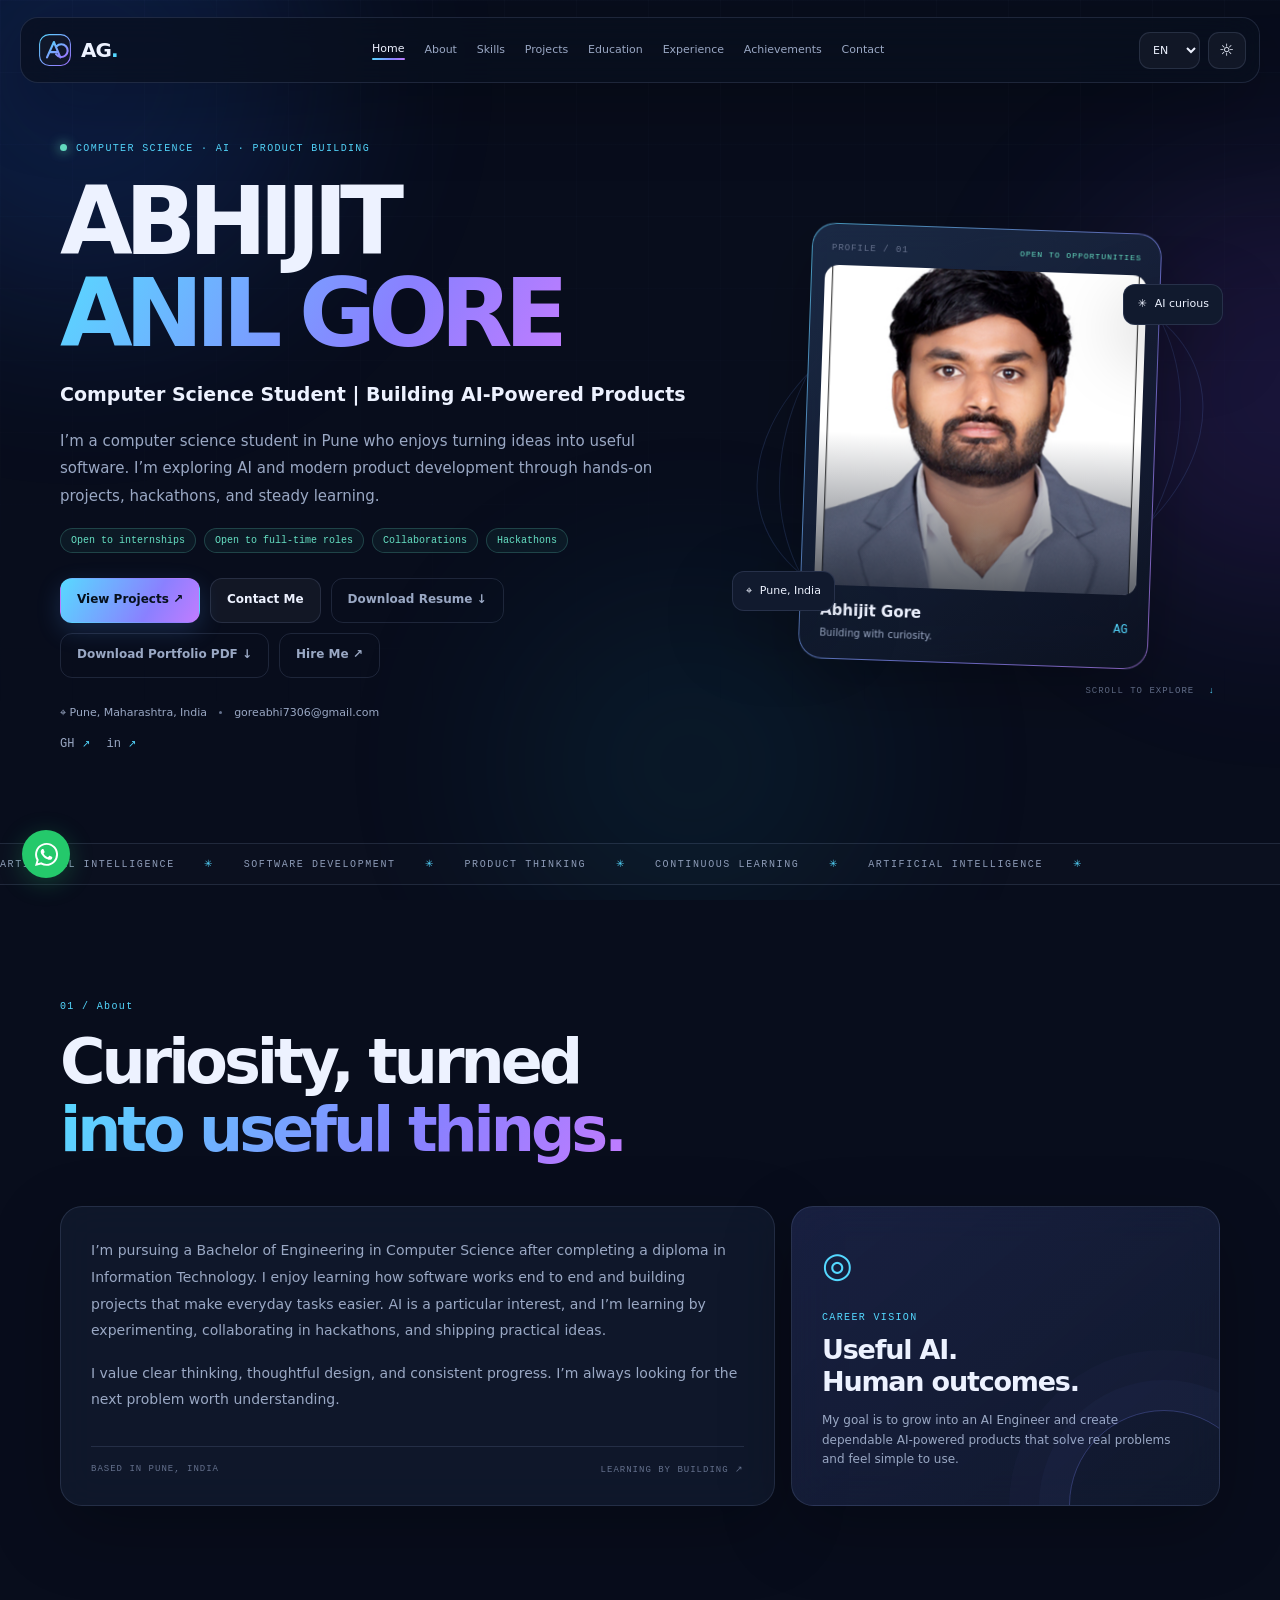
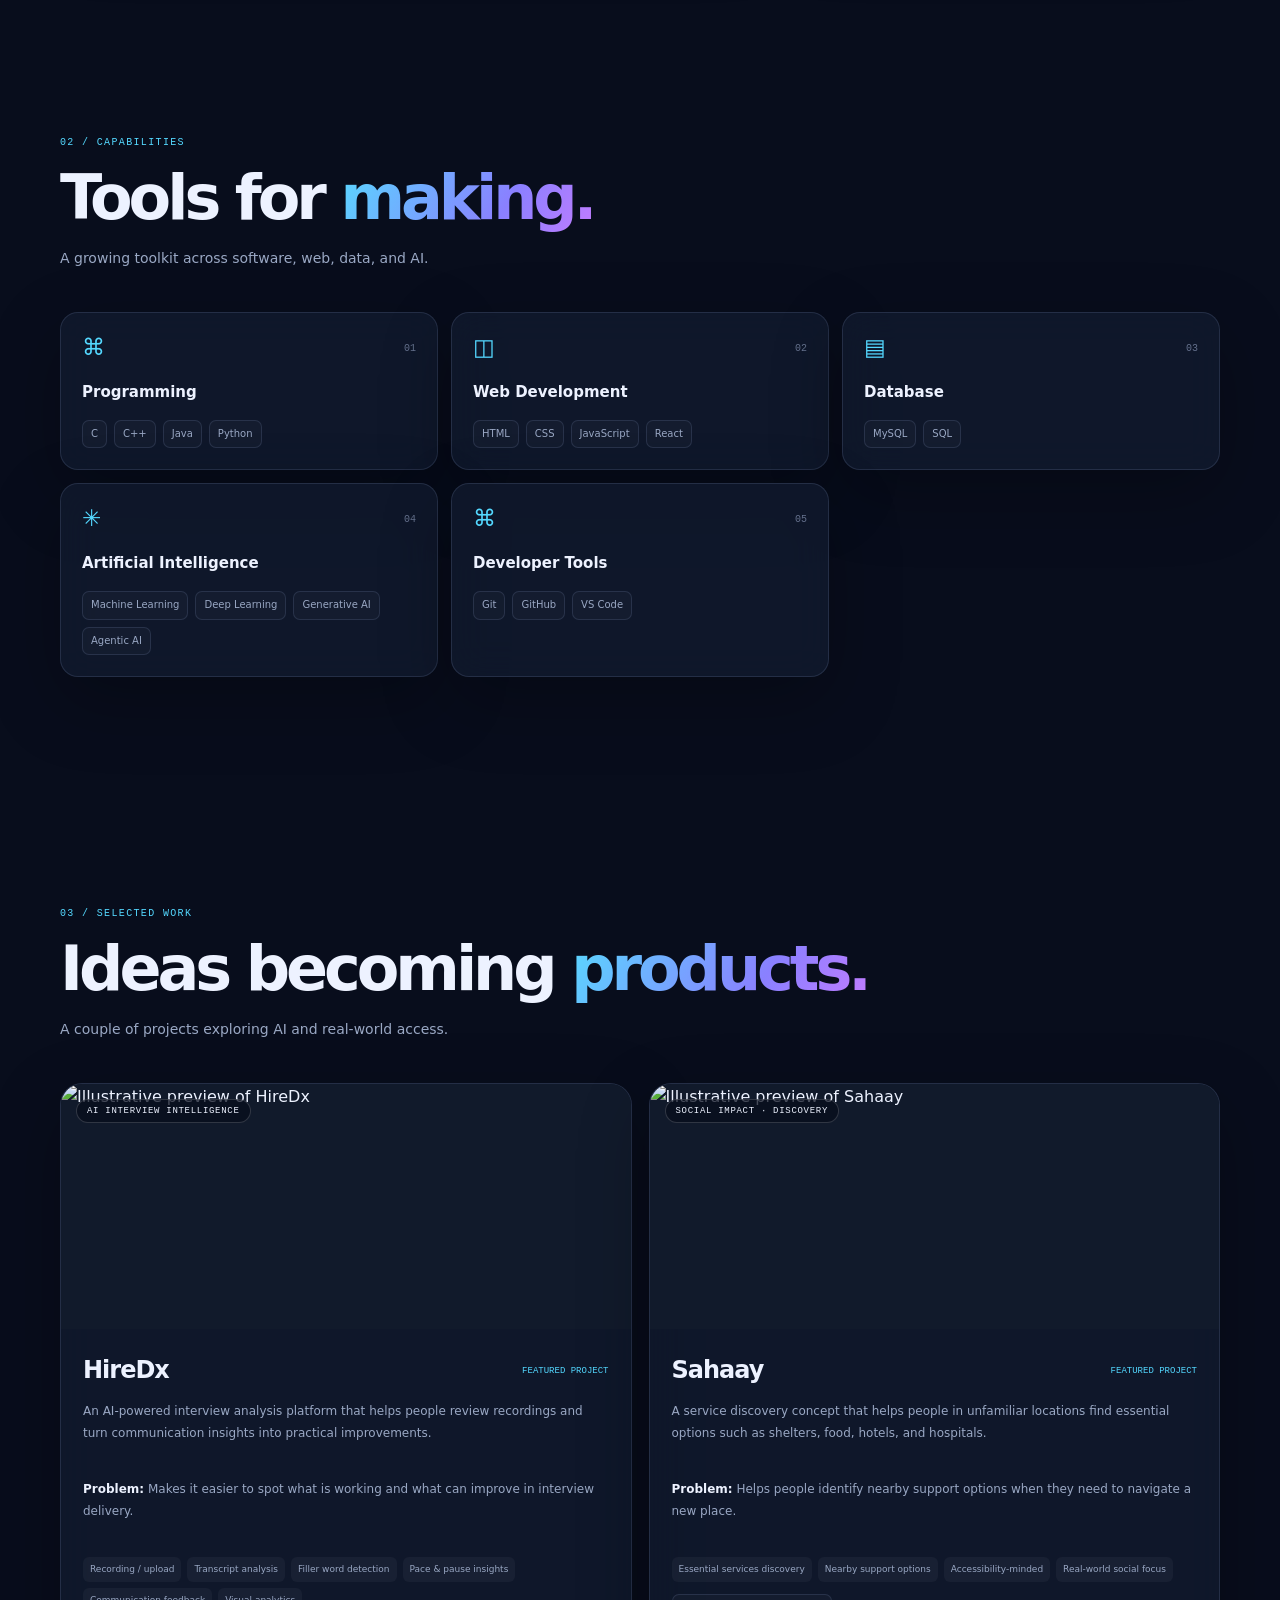
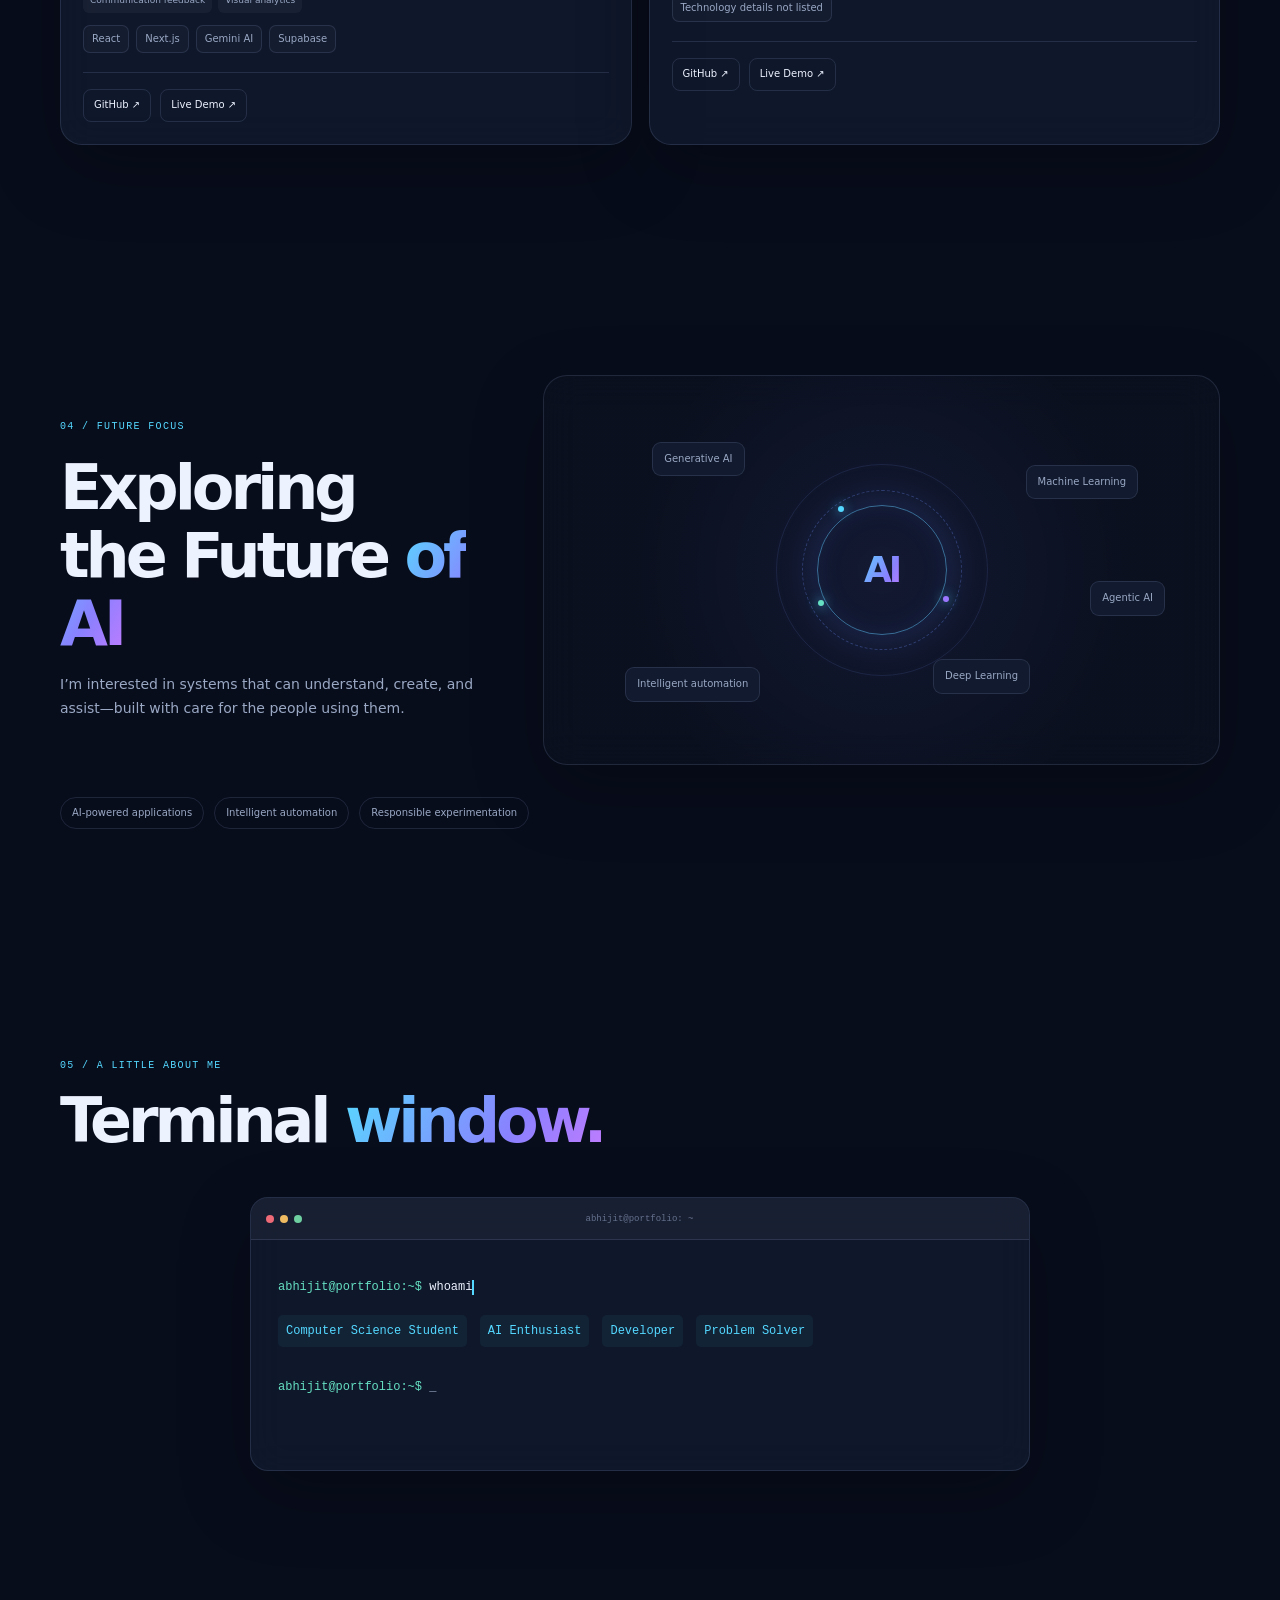
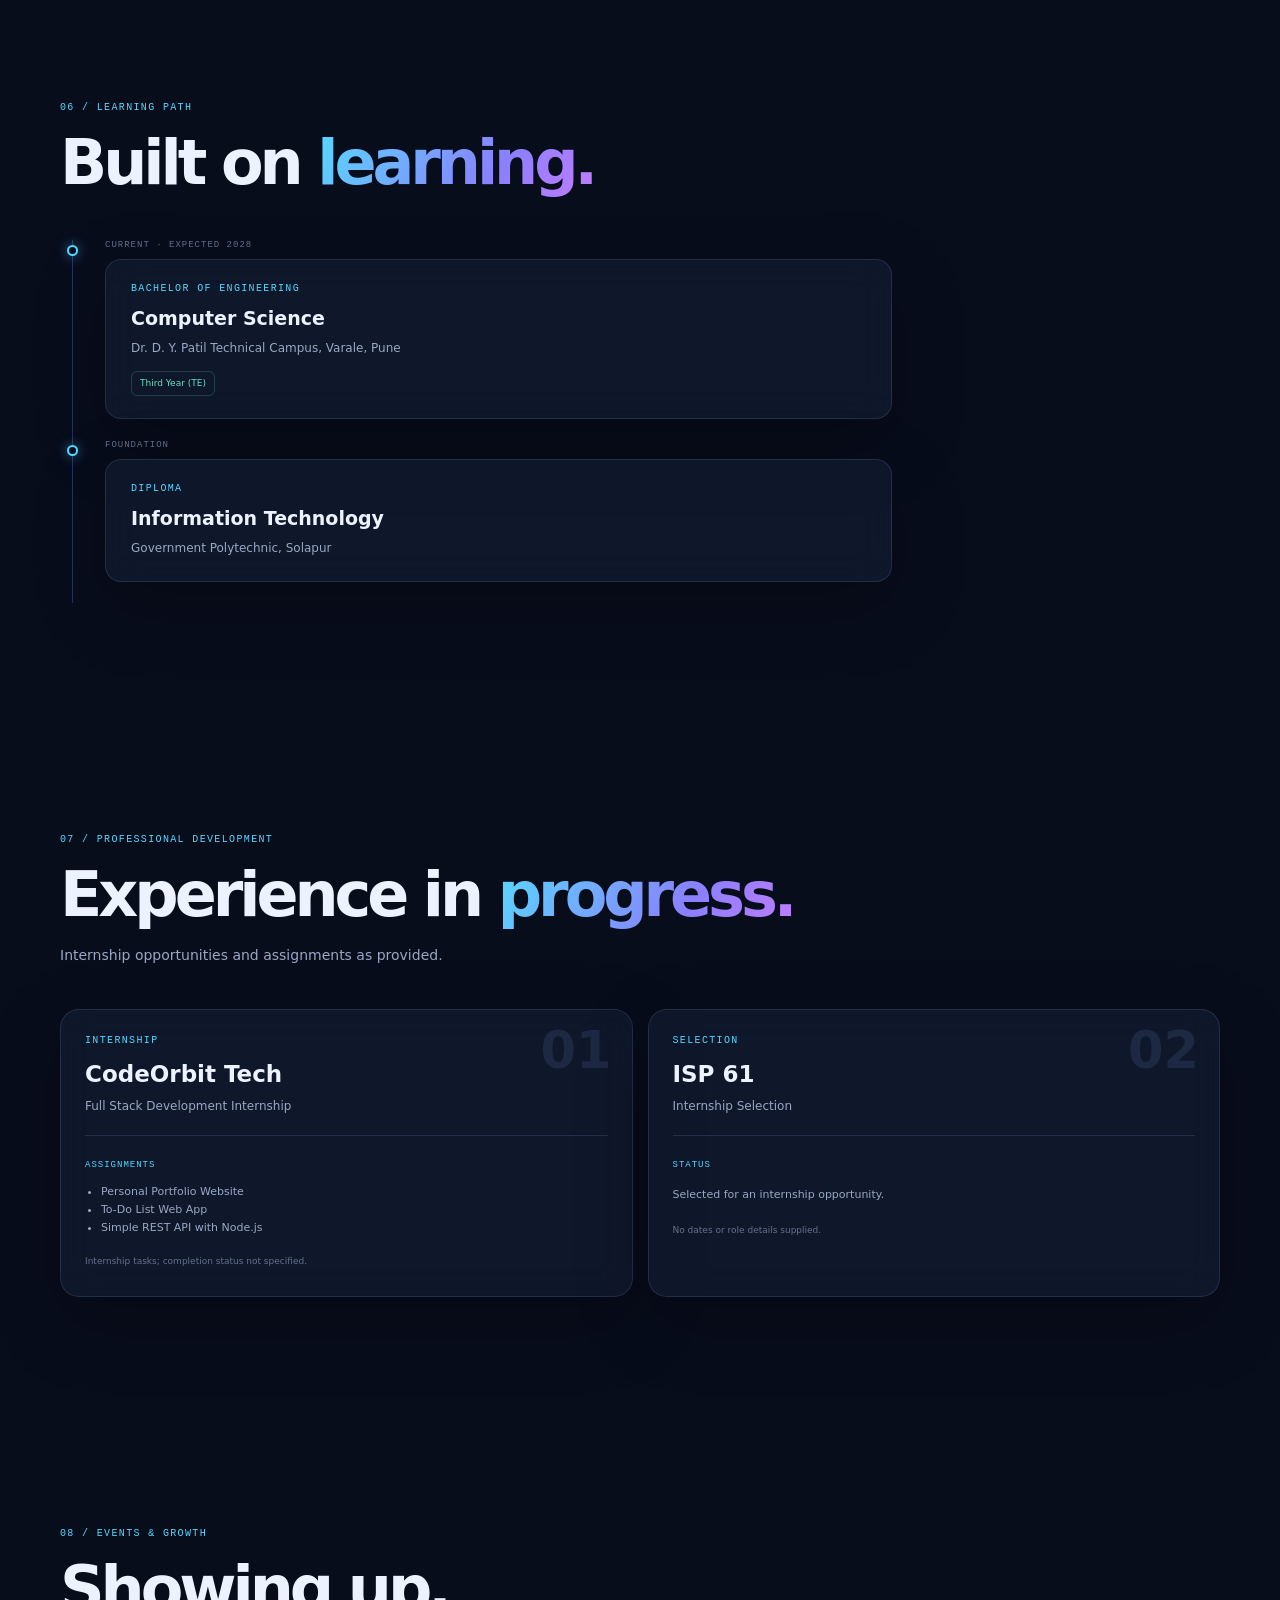
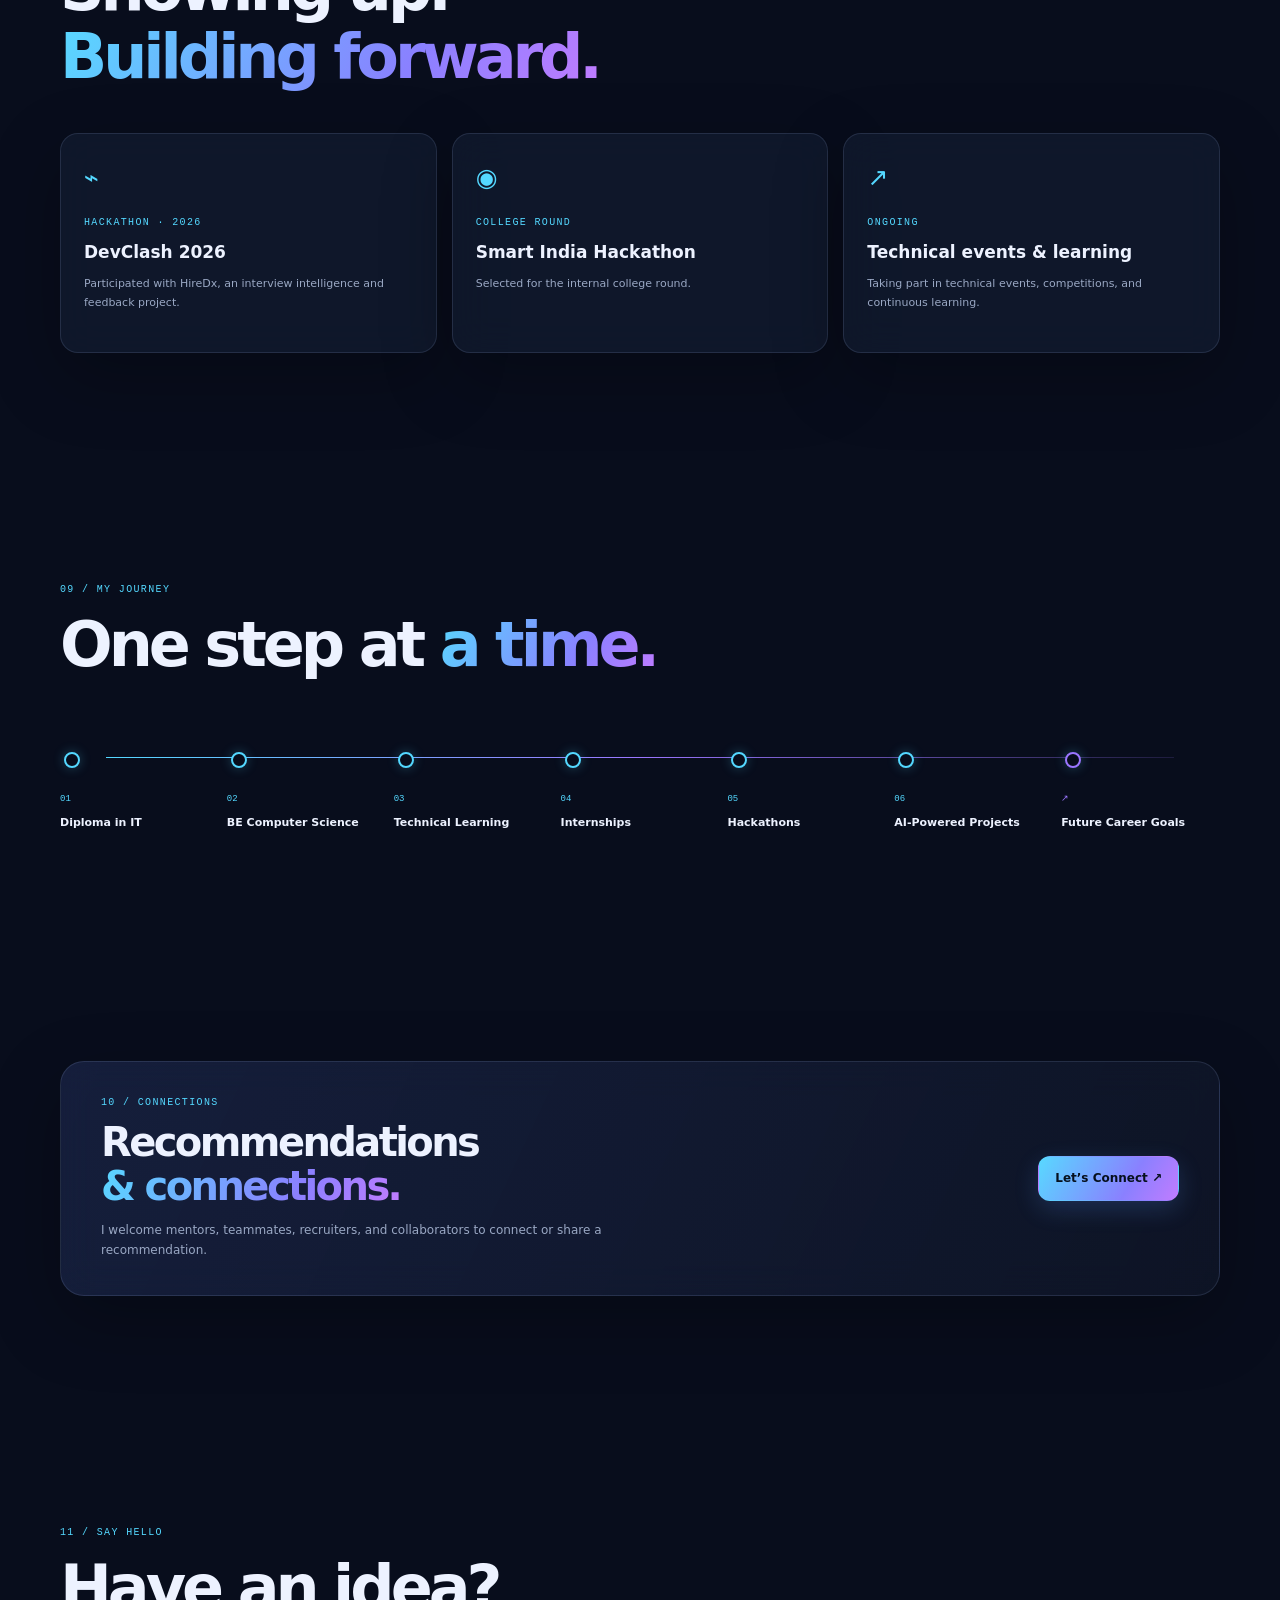
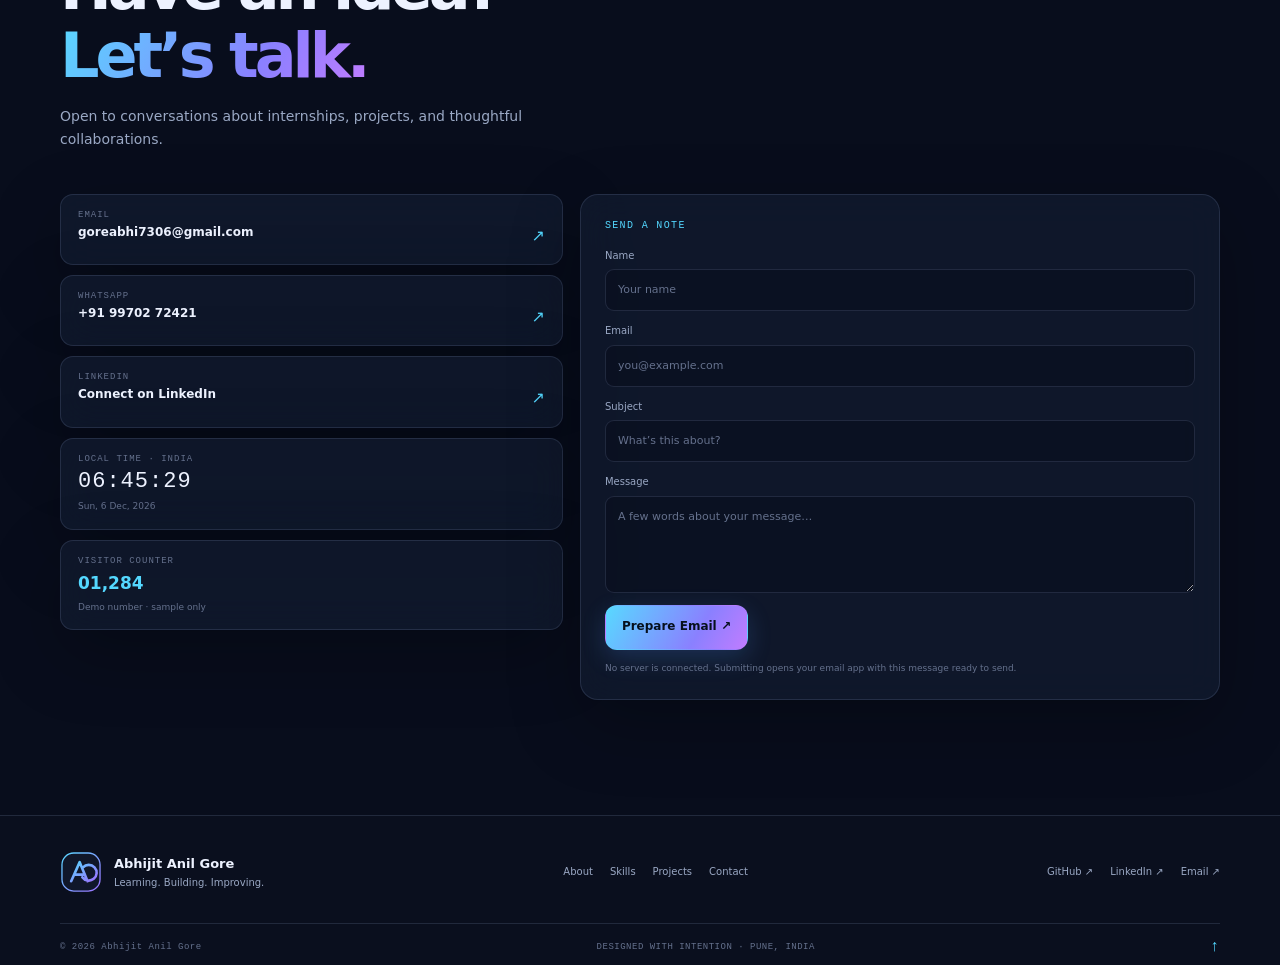
==== commit 926309fc: "Display the root-level profile photo directly" ====
--- a/index.html
+++ b/index.html
@@ -12,7 +12,7 @@
   <div class="preloader" id="preloader" aria-label="Loading portfolio"><img src="logo.svg" alt="AG"><div class="load-track"><i></i></div><button type="button" id="skip-loader">Skip intro</button></div>
   <header class="site-header"><nav class="nav glass" aria-label="Main navigation"><a class="brand" href="#home" aria-label="Abhijit Gore home"><img src="logo.svg" alt="AG logo"><span>AG<span class="brand-dot">.</span></span></a><button class="menu-toggle" id="menu-toggle" aria-expanded="false" aria-controls="nav-links" aria-label="Open navigation"><span></span><span></span><span></span></button><div class="nav-links" id="nav-links"><a href="#home" data-i18n="navHome">Home</a><a href="#about" data-i18n="navAbout">About</a><a href="#skills" data-i18n="navSkills">Skills</a><a href="#projects" data-i18n="navProjects">Projects</a><a href="#education" data-i18n="navEducation">Education</a><a href="#experience" data-i18n="navExperience">Experience</a><a href="#achievements" data-i18n="navAchievements">Achievements</a><a href="#contact" data-i18n="navContact">Contact</a></div><div class="nav-tools"><select id="language" aria-label="Choose language"><option value="en">EN</option><option value="mr">मराठी</option><option value="hi">हिन्दी</option></select><button class="theme-toggle" id="theme-toggle" aria-label="Switch to light theme" title="Toggle theme"><span class="theme-icon">☼</span></button></div></nav></header>
   <main id="main">
-    <section class="hero section-wrap" id="home"><div class="hero-copy"><p class="eyebrow"><span class="status-dot"></span><span data-i18n="heroEyebrow">COMPUTER SCIENCE · AI · PRODUCT BUILDING</span></p><h1>ABHIJIT<br><span>ANIL GORE</span></h1><p class="hero-title" data-i18n="heroTitle">Computer Science Student <b>|</b> Building AI-Powered Products</p><p class="hero-intro" data-i18n="heroIntro">I’m a computer science student in Pune who enjoys turning ideas into useful software. I’m exploring AI and modern product development through hands-on projects, hackathons, and steady learning.</p><div class="availability"><span>Open to internships</span><span>Open to full-time roles</span><span>Collaborations</span><span>Hackathons</span></div><div class="hero-actions"><a class="button primary" href="#projects" data-i18n="viewProjects">View Projects <span>↗</span></a><a class="button secondary" href="#contact" data-i18n="contactMe">Contact Me</a><button class="button ghost" type="button" data-document="resume" data-i18n="downloadResume">Download Resume ↓</button><button class="button ghost" type="button" data-document="portfolio">Download Portfolio PDF ↓</button><button class="button ghost" type="button" id="hire-button" data-i18n="hireMe">Hire Me ↗</button></div><div class="hero-meta"><span>⌖ Pune, Maharashtra, India</span><span class="meta-divider"></span><a href="mailto:goreabhi7306@gmail.com">goreabhi7306@gmail.com</a></div><div class="social-row"><a href="https://github.com/Abhijit7306" target="_blank" rel="noopener" aria-label="GitHub profile">GH <span>↗</span></a><a href="https://www.linkedin.com/in/abhijit-gore-b91378326/" target="_blank" rel="noopener" aria-label="LinkedIn profile">in <span>↗</span></a></div></div><div class="hero-visual"><div class="orbit orbit-one"></div><div class="orbit orbit-two"></div><div class="profile-card glass"><div class="card-topline"><span>PROFILE / 01</span><span class="live-indicator">OPEN TO OPPORTUNITIES</span></div><div class="photo-frame"><img data-profile alt="Profile photo of Abhijit Anil Gore" hidden><div class="photo-placeholder"><img src="logo.svg" alt=""><p>Profile photo coming soon</p><small>Replace <code>profile.jpg</code></small></div><div class="photo-overlay"></div></div><div class="profile-caption"><div><h2>Abhijit Gore</h2><p>Building with curiosity.</p></div><span class="corner-mark">AG</span></div></div><div class="floating-chip chip-ai">✳ <span>AI curious</span></div><div class="floating-chip chip-location">⌖ <span>Pune, India</span></div><div class="hero-scroll">SCROLL TO EXPLORE <span>↓</span></div></div></section>
+    <section class="hero section-wrap" id="home"><div class="hero-copy"><p class="eyebrow"><span class="status-dot"></span><span data-i18n="heroEyebrow">COMPUTER SCIENCE · AI · PRODUCT BUILDING</span></p><h1>ABHIJIT<br><span>ANIL GORE</span></h1><p class="hero-title" data-i18n="heroTitle">Computer Science Student <b>|</b> Building AI-Powered Products</p><p class="hero-intro" data-i18n="heroIntro">I’m a computer science student in Pune who enjoys turning ideas into useful software. I’m exploring AI and modern product development through hands-on projects, hackathons, and steady learning.</p><div class="availability"><span>Open to internships</span><span>Open to full-time roles</span><span>Collaborations</span><span>Hackathons</span></div><div class="hero-actions"><a class="button primary" href="#projects" data-i18n="viewProjects">View Projects <span>↗</span></a><a class="button secondary" href="#contact" data-i18n="contactMe">Contact Me</a><button class="button ghost" type="button" data-document="resume" data-i18n="downloadResume">Download Resume ↓</button><button class="button ghost" type="button" data-document="portfolio">Download Portfolio PDF ↓</button><button class="button ghost" type="button" id="hire-button" data-i18n="hireMe">Hire Me ↗</button></div><div class="hero-meta"><span>⌖ Pune, Maharashtra, India</span><span class="meta-divider"></span><a href="mailto:goreabhi7306@gmail.com">goreabhi7306@gmail.com</a></div><div class="social-row"><a href="https://github.com/Abhijit7306" target="_blank" rel="noopener" aria-label="GitHub profile">GH <span>↗</span></a><a href="https://www.linkedin.com/in/abhijit-gore-b91378326/" target="_blank" rel="noopener" aria-label="LinkedIn profile">in <span>↗</span></a></div></div><div class="hero-visual"><div class="orbit orbit-one"></div><div class="orbit orbit-two"></div><div class="profile-card glass"><div class="card-topline"><span>PROFILE / 01</span><span class="live-indicator">OPEN TO OPPORTUNITIES</span></div><div class="photo-frame"><img data-profile src="profile.jpg" alt="Profile photo of Abhijit Anil Gore"><div class="photo-placeholder" hidden><img src="logo.svg" alt=""><p>Profile photo coming soon</p><small>Replace <code>profile.jpg</code></small></div><div class="photo-overlay"></div></div><div class="profile-caption"><div><h2>Abhijit Gore</h2><p>Building with curiosity.</p></div><span class="corner-mark">AG</span></div></div><div class="floating-chip chip-ai">✳ <span>AI curious</span></div><div class="floating-chip chip-location">⌖ <span>Pune, India</span></div><div class="hero-scroll">SCROLL TO EXPLORE <span>↓</span></div></div></section>
     <section class="ticker" aria-label="Areas of interest"><div>ARTIFICIAL INTELLIGENCE <i>✳</i> SOFTWARE DEVELOPMENT <i>✳</i> PRODUCT THINKING <i>✳</i> CONTINUOUS LEARNING <i>✳</i> ARTIFICIAL INTELLIGENCE <i>✳</i></div></section>
     <section class="section-wrap section" id="about"><div class="section-heading reveal"><p class="eyebrow">01 / <span data-i18n="navAbout">ABOUT</span></p><h2 data-i18n="aboutHeading">Curiosity, turned<br><em>into useful things.</em></h2></div><div class="about-grid"><article class="about-text glass reveal"><p data-i18n="aboutBody">I’m pursuing a Bachelor of Engineering in Computer Science after completing a diploma in Information Technology. I enjoy learning how software works end to end and building projects that make everyday tasks easier. AI is a particular interest, and I’m learning by experimenting, collaborating in hackathons, and shipping practical ideas.</p><p>I value clear thinking, thoughtful design, and consistent progress. I’m always looking for the next problem worth understanding.</p><div class="about-foot"><span>BASED IN PUNE, INDIA</span><span>LEARNING BY BUILDING ↗</span></div></article><article class="vision-card glass reveal"><div class="vision-symbol">◎</div><p class="eyebrow">CAREER VISION</p><h3>Useful AI.<br>Human outcomes.</h3><p>My goal is to grow into an AI Engineer and create dependable AI-powered products that solve real problems and feel simple to use.</p><span class="vision-line"></span></article></div></section>
     <section class="section-wrap section" id="skills"><div class="section-heading reveal"><p class="eyebrow">02 / CAPABILITIES</p><h2 data-i18n="skillsHeading">Tools for <em>making.</em></h2><p class="section-lead">A growing toolkit across software, web, data, and AI.</p></div><div class="skills-grid"><article class="skill-card glass reveal"><div class="skill-head"><span class="skill-icon">⌘</span><span>01</span></div><h3>Programming</h3><div class="badges"><span>C</span><span>C++</span><span>Java</span><span>Python</span></div></article><article class="skill-card glass reveal"><div class="skill-head"><span class="skill-icon">◫</span><span>02</span></div><h3>Web Development</h3><div class="badges"><span>HTML</span><span>CSS</span><span>JavaScript</span><span>React</span></div></article><article class="skill-card glass reveal"><div class="skill-head"><span class="skill-icon">▤</span><span>03</span></div><h3>Database</h3><div class="badges"><span>MySQL</span><span>SQL</span></div></article><article class="skill-card glass reveal"><div class="skill-head"><span class="skill-icon">✳</span><span>04</span></div><h3>Artificial Intelligence</h3><div class="badges"><span>Machine Learning</span><span>Deep Learning</span><span>Generative AI</span><span>Agentic AI</span></div></article><article class="skill-card glass reveal"><div class="skill-head"><span class="skill-icon">⌘</span><span>05</span></div><h3>Developer Tools</h3><div class="badges"><span>Git</span><span>GitHub</span><span>VS Code</span></div></article></div></section>
